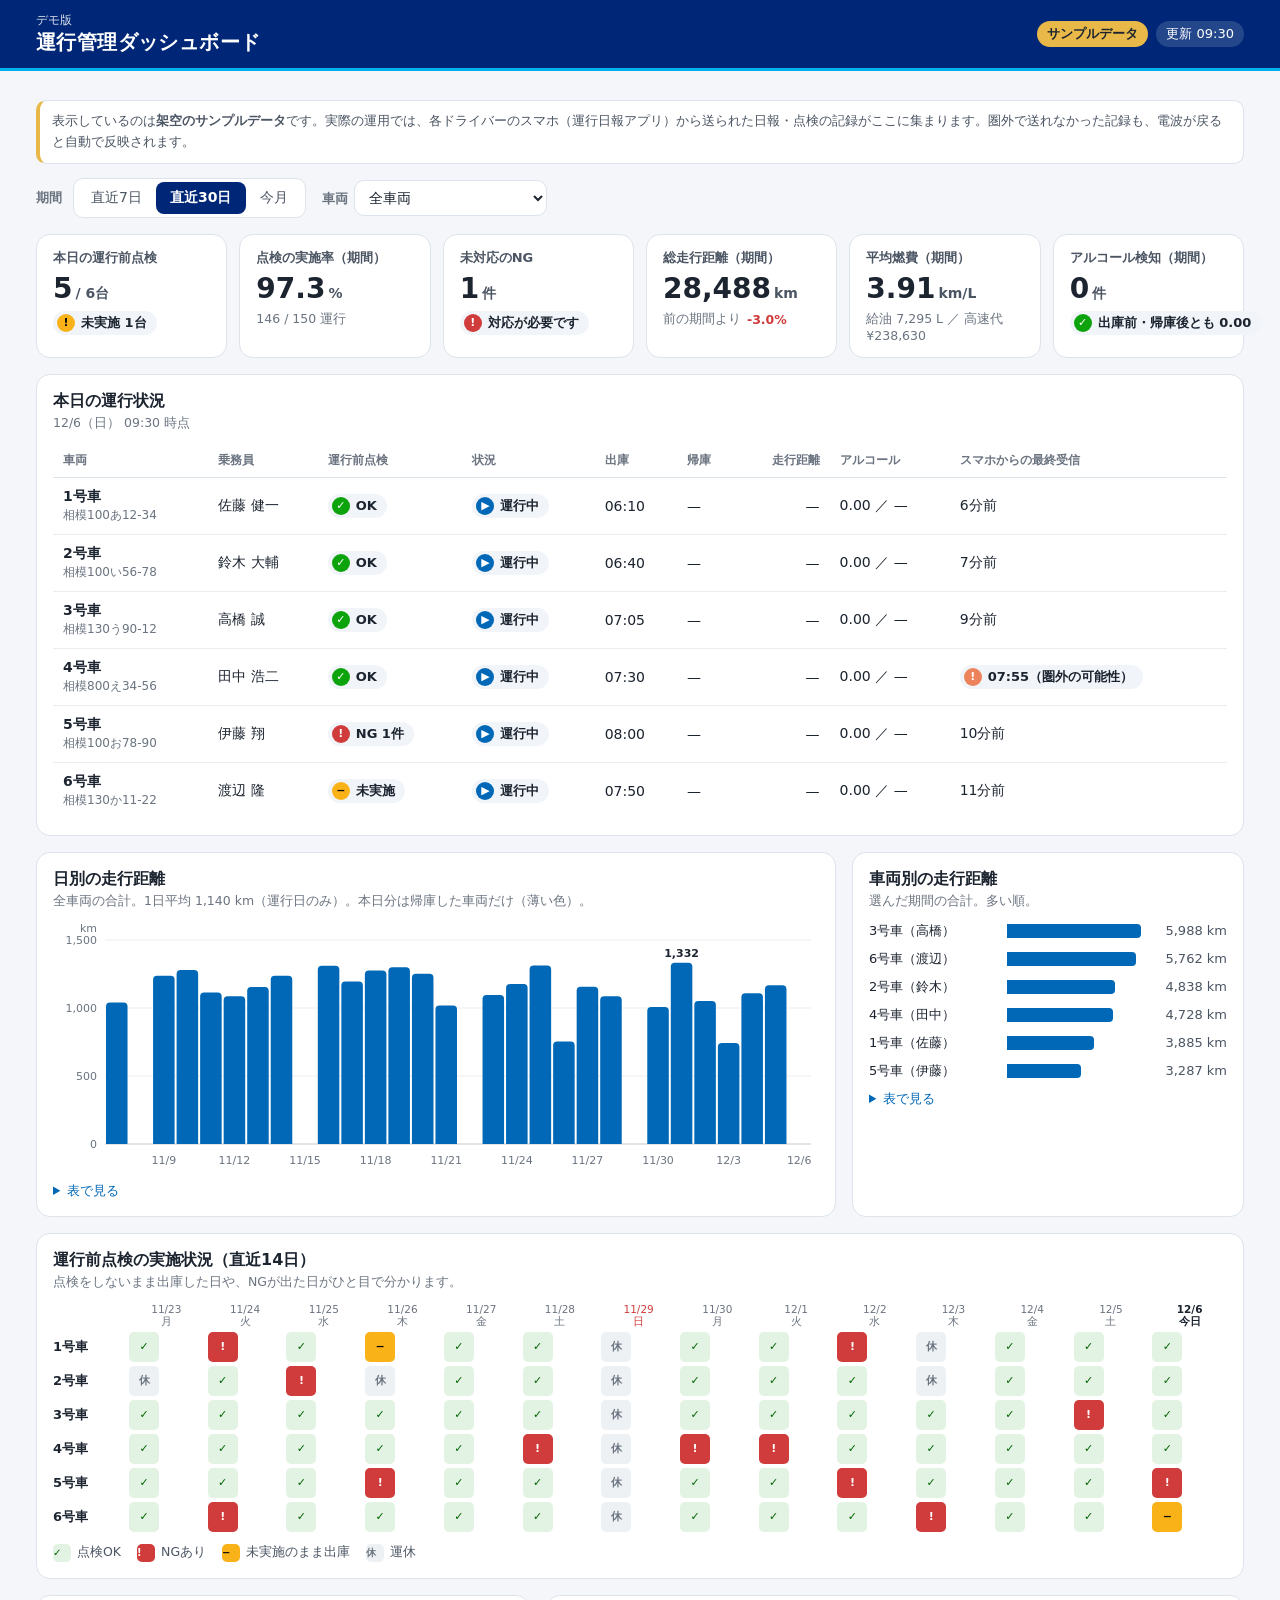
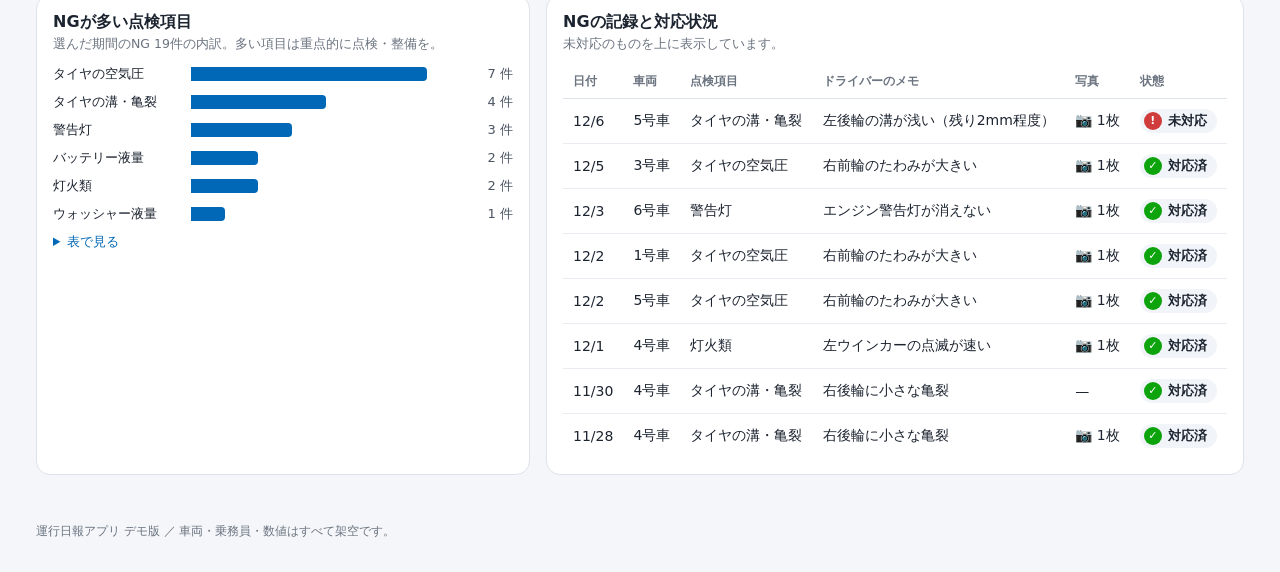
==== dashboard/index.html @ 97122c4d "管理用ダッシュボード（別ページ・サンプルデータ）を追加、ヘッダーをログイン車両番号＋オンライン表示に、見本ボタンの枠線を削除（v3.2） Co-Authored-By: Claude Opus 5.5" ====
<!doctype html>
<html lang="ja">
<head>
<meta charset="utf-8">
<meta name="viewport" content="width=device-width, initial-scale=1">
<meta name="robots" content="noindex">
<meta name="theme-color" content="#002777">
<title>運行管理ダッシュボード</title>
<style>
/* ギオン様のコーポレートカラー（Webサイト・ロゴより） */
:root {
  color-scheme: light;
  --navy: #002777; --brand: #0068b6; --cyan: #00b3ec; --gold: #e8b849;
  --page: #f4f6f9; --card: #ffffff; --card-2: #f1f4f8;
  --ink: #1c2430; --ink-2: #4b5563; --muted: #6b7480;
  --line: #dde3ea; --grid: #e9edf2; --axis: #c3cad3;
  --series: #0068b6; --series-dim: #cdd6e0;
  --good: #0ca30c; --warning: #fab219; --serious: #ec835a; --critical: #d03b3b;
  --good-tint: #e3f3e3; --good-ink: #006300; --rest: #eef1f4;
  --tip-bg: #1c2430; --tip-ink: #ffffff;
}
@media (prefers-color-scheme: dark) {
  :root:not([data-theme="light"]) {
    color-scheme: dark;
    --page: #0d1424; --card: #151f33; --card-2: #1c2840;
    --ink: #eef2f7; --ink-2: #c3cad6; --muted: #8e98a8;
    --line: #26334d; --grid: #212e47; --axis: #3a4a68;
    --series: #3393db; --series-dim: #33415c;
    --good-tint: #163521; --good-ink: #5fd35f; --rest: #1a2539;
    --tip-bg: #eef2f7; --tip-ink: #151f33;
  }
}
:root[data-theme="dark"] {
  color-scheme: dark;
  --page: #0d1424; --card: #151f33; --card-2: #1c2840;
  --ink: #eef2f7; --ink-2: #c3cad6; --muted: #8e98a8;
  --line: #26334d; --grid: #212e47; --axis: #3a4a68;
  --series: #3393db; --series-dim: #33415c;
  --good-tint: #163521; --good-ink: #5fd35f; --rest: #1a2539;
  --tip-bg: #eef2f7; --tip-ink: #151f33;
}

* { box-sizing: border-box; }
html, body { margin: 0; background: var(--page); color: var(--ink);
  font-family: system-ui, -apple-system, "Segoe UI", "Hiragino Sans", "Noto Sans JP", sans-serif; }
body { -webkit-text-size-adjust: 100%; }

.top { background: var(--navy); color: #fff; border-bottom: 3px solid var(--cyan); }
.top-in { max-width: 1240px; margin: 0 auto; padding: 12px 16px; display: flex; align-items: center; justify-content: space-between; gap: 10px; flex-wrap: wrap; }
.title small { display: block; font-size: 12px; opacity: .85; }
.title h1 { margin: 0; font-size: 20px; letter-spacing: .02em; }
.top-meta { display: flex; gap: 8px; align-items: center; flex-wrap: wrap; font-size: 13px; }
.chip { background: rgba(255,255,255,.14); border-radius: 99px; padding: 4px 10px; white-space: nowrap; }
.chip.gold { background: var(--gold); color: #1c2430; font-weight: 700; }

main { max-width: 1240px; margin: 0 auto; padding: 16px 16px 48px; }
.notice { font-size: 13px; color: var(--ink-2); background: var(--card); border: 1px solid var(--line); border-left: 4px solid var(--gold); border-radius: 10px; padding: 10px 12px; margin-bottom: 14px; line-height: 1.6; }

.filters { display: flex; gap: 10px 16px; flex-wrap: wrap; align-items: center; margin-bottom: 16px; }
.filters .lbl { font-size: 13px; color: var(--muted); font-weight: 600; margin-right: 6px; }
.seg { display: inline-flex; background: var(--card); border: 1px solid var(--line); border-radius: 10px; padding: 3px; }
.seg button { border: 0; background: transparent; padding: 7px 14px; border-radius: 8px; font: inherit; font-size: 14px; color: var(--ink-2); cursor: pointer; }
.seg button[aria-pressed="true"] { background: var(--navy); color: #fff; font-weight: 700; }
.seg button:focus-visible, select:focus-visible { outline: 2px solid var(--cyan); outline-offset: 2px; }
select { font: inherit; font-size: 14px; color: var(--ink); background: var(--card); border: 1px solid var(--line); border-radius: 10px; padding: 8px 10px; }

.kpis { display: grid; grid-template-columns: repeat(auto-fit, minmax(170px, 1fr)); gap: 12px; margin-bottom: 16px; }
.kpi { background: var(--card); border: 1px solid var(--line); border-radius: 14px; padding: 14px 16px; min-width: 0; }
.kpi .label { font-size: 13px; color: var(--ink-2); font-weight: 600; }
.kpi .value { font-size: 28px; font-weight: 800; margin-top: 6px; line-height: 1.15; }
.kpi .value small { font-size: 14px; font-weight: 600; margin-left: 3px; color: var(--ink-2); }
.kpi .sub { font-size: 12.5px; color: var(--muted); margin-top: 6px; display: flex; gap: 6px; align-items: center; flex-wrap: wrap; }
.up { color: var(--good-ink); font-weight: 700; }
.down { color: var(--critical); font-weight: 700; }

.grid { display: grid; grid-template-columns: repeat(12, minmax(0, 1fr)); gap: 16px; }
.card { background: var(--card); border: 1px solid var(--line); border-radius: 14px; padding: 16px; min-width: 0; }
.s12 { grid-column: span 12; } .s8 { grid-column: span 8; } .s7 { grid-column: span 7; } .s5 { grid-column: span 5; } .s4 { grid-column: span 4; }
@media (max-width: 960px) { .grid > .card { grid-column: span 12; } }
.card-head { display: flex; justify-content: space-between; align-items: baseline; gap: 8px; flex-wrap: wrap; margin-bottom: 12px; }
.card h2 { font-size: 16px; margin: 0; }
.card .desc { font-size: 12.5px; color: var(--muted); margin: 3px 0 0; }

.table-wrap { overflow-x: auto; }
table { border-collapse: collapse; width: 100%; font-size: 14px; }
th { font-size: 12px; color: var(--muted); font-weight: 600; text-align: left; padding: 8px 10px; border-bottom: 1px solid var(--line); white-space: nowrap; }
td { padding: 10px; border-bottom: 1px solid var(--grid); white-space: nowrap; font-variant-numeric: tabular-nums; }
tr:last-child td { border-bottom: 0; }
.num { text-align: right; }
.veh b { display: block; } .veh span { font-size: 12px; color: var(--muted); }
.wrap { white-space: normal; min-width: 180px; }

.badge { display: inline-flex; align-items: center; gap: 6px; font-size: 13px; font-weight: 600; color: var(--ink); padding: 3px 10px 3px 4px; border-radius: 99px; background: var(--card-2); white-space: nowrap; }
.badge i { width: 18px; height: 18px; border-radius: 50%; display: inline-grid; place-items: center; font-style: normal; font-size: 11px; font-weight: 800; color: #fff; flex: none; }
.badge.good i { background: var(--good); } .badge.critical i { background: var(--critical); }
.badge.warning i { background: var(--warning); color: #0b0b0b; } .badge.serious i { background: var(--serious); }
.badge.info i { background: var(--brand); } .badge.idle i { background: var(--muted); }

/* 縦棒グラフ（SVG） */
.chart { width: 100%; }
.chart svg { display: block; width: 100%; height: auto; overflow: visible; }
.chart text { font-size: 11px; fill: var(--muted); font-variant-numeric: tabular-nums; }
.chart .gridline { stroke: var(--grid); stroke-width: 1; }
.chart .baseline { stroke: var(--axis); stroke-width: 1; }
.chart .bar { fill: var(--series); }
.chart .bar.partial { fill: var(--series-dim); }
.chart .hit { fill: transparent; cursor: default; }
.chart .hit:hover + .bar, .chart .hit:hover ~ .hl { opacity: .85; }
.chart .peak { fill: var(--ink); font-weight: 700; font-size: 11px; }

/* 横棒グラフ（HTML） */
.hbars { display: grid; gap: 10px; }
.hrow { display: grid; grid-template-columns: minmax(84px, 128px) 1fr 76px; align-items: center; gap: 10px; font-size: 13px; }
.hrow .name { color: var(--ink); overflow: hidden; text-overflow: ellipsis; white-space: nowrap; }
.hrow .track { height: 14px; position: relative; }
.hrow .fill { height: 100%; background: var(--series); border-radius: 0 4px 4px 0; min-width: 2px; }
.hrow.dim .fill { background: var(--series-dim); }
.hrow .val { text-align: right; font-variant-numeric: tabular-nums; color: var(--ink-2); }
.hrow:hover .fill { opacity: .85; }

/* 点検カレンダー */
.cal { display: grid; gap: 4px; align-items: center; min-width: 0; }
.cal .h { font-size: 10.5px; color: var(--muted); text-align: center; line-height: 1.2; }
.cal .h.sun { color: var(--critical); }
.cal .h.today { color: var(--ink); font-weight: 800; }
.cal .vn { font-size: 13px; font-weight: 600; white-space: nowrap; }
.cell { aspect-ratio: 1; max-height: 30px; border-radius: 5px; display: grid; place-items: center; font-size: 11px; font-weight: 800; }
.cell.ok { background: var(--good-tint); color: var(--good-ink); }
.cell.ng { background: var(--critical); color: #fff; }
.cell.none { background: var(--warning); color: #0b0b0b; }
.cell.rest { background: var(--rest); color: var(--muted); font-weight: 600; }
.legend { display: flex; flex-wrap: wrap; gap: 6px 16px; font-size: 12.5px; color: var(--ink-2); margin-top: 12px; }
.legend span { display: inline-flex; align-items: center; gap: 6px; }
.legend .cell { width: 18px; height: 18px; font-size: 10px; }

details.tv { margin-top: 10px; }
details.tv summary { font-size: 13px; color: var(--brand); cursor: pointer; width: max-content; }
:root[data-theme="dark"] details.tv summary { color: var(--series); }
@media (prefers-color-scheme: dark) { :root:not([data-theme="light"]) details.tv summary { color: var(--series); } }
details.tv table { margin-top: 8px; font-size: 13px; }
details.tv td, details.tv th { padding: 6px 10px; }

.tip { position: fixed; z-index: 50; pointer-events: none; background: var(--tip-bg); color: var(--tip-ink); font-size: 12.5px; line-height: 1.5; padding: 7px 10px; border-radius: 8px; box-shadow: 0 6px 20px rgba(0,0,0,.18); max-width: 260px; opacity: 0; transition: opacity .1s; }
.tip.on { opacity: 1; }
.tip b { font-weight: 700; }
.empty { font-size: 13px; color: var(--muted); padding: 12px 0; }
footer { max-width: 1240px; margin: 0 auto; padding: 0 16px 32px; font-size: 12px; color: var(--muted); }
</style>
</head>
<body>
<header class="top">
  <div class="top-in">
    <div class="title"><small>デモ版</small><h1>運行管理ダッシュボード</h1></div>
    <div class="top-meta">
      <span class="chip gold">サンプルデータ</span>
      <span class="chip" id="asof">更新 --:--</span>
    </div>
  </div>
</header>

<main>
  <p class="notice">表示しているのは<b>架空のサンプルデータ</b>です。実際の運用では、各ドライバーのスマホ（運行日報アプリ）から送られた日報・点検の記録がここに集まります。圏外で送れなかった記録も、電波が戻ると自動で反映されます。</p>

  <div class="filters" role="group" aria-label="表示の絞り込み">
    <div><span class="lbl">期間</span>
      <div class="seg" id="period">
        <button type="button" data-p="7" aria-pressed="false">直近7日</button>
        <button type="button" data-p="30" aria-pressed="true">直近30日</button>
        <button type="button" data-p="month" aria-pressed="false">今月</button>
      </div>
    </div>
    <label><span class="lbl">車両</span><select id="vehicle"></select></label>
  </div>

  <section class="kpis" id="kpis" aria-label="主な数字"></section>

  <div class="grid">
    <section class="card s12">
      <div class="card-head">
        <div><h2>本日の運行状況</h2><p class="desc" id="today-desc"></p></div>
      </div>
      <div class="table-wrap"><table id="today-table"></table></div>
    </section>

    <section class="card s8">
      <div class="card-head"><div><h2>日別の走行距離</h2><p class="desc" id="daily-desc"></p></div></div>
      <div class="chart" id="daily-chart"></div>
      <details class="tv"><summary>表で見る</summary><div class="table-wrap"><table id="daily-table"></table></div></details>
    </section>

    <section class="card s4">
      <div class="card-head"><div><h2>車両別の走行距離</h2><p class="desc" id="veh-desc"></p></div></div>
      <div class="hbars" id="veh-bars"></div>
      <details class="tv"><summary>表で見る</summary><div class="table-wrap"><table id="veh-table"></table></div></details>
    </section>

    <section class="card s12">
      <div class="card-head"><div><h2>運行前点検の実施状況（直近14日）</h2><p class="desc">点検をしないまま出庫した日や、NGが出た日がひと目で分かります。</p></div></div>
      <div class="cal" id="cal"></div>
      <div class="legend">
        <span><span class="cell ok">✓</span>点検OK</span>
        <span><span class="cell ng">!</span>NGあり</span>
        <span><span class="cell none">−</span>未実施のまま出庫</span>
        <span><span class="cell rest">休</span>運休</span>
      </div>
    </section>

    <section class="card s5">
      <div class="card-head"><div><h2>NGが多い点検項目</h2><p class="desc" id="ngrank-desc"></p></div></div>
      <div class="hbars" id="ng-bars"></div>
      <details class="tv"><summary>表で見る</summary><div class="table-wrap"><table id="ng-table"></table></div></details>
    </section>

    <section class="card s7">
      <div class="card-head"><div><h2>NGの記録と対応状況</h2><p class="desc">未対応のものを上に表示しています。</p></div></div>
      <div class="table-wrap"><table id="nglist"></table></div>
    </section>
  </div>
</main>
<footer>運行日報アプリ デモ版 ／ 車両・乗務員・数値はすべて架空です。</footer>

<div class="tip" id="tip" role="tooltip"></div>

<script src="../checklist.js"></script>
<script>
'use strict';
// ====================================================================
// サンプルデータを作る（毎回同じ内容になるよう、乱数の種を固定）
// ====================================================================
function mulberry32(a) {
  return function () {
    a |= 0; a = (a + 0x6d2b79f5) | 0;
    let t = Math.imul(a ^ (a >>> 15), 1 | a);
    t = (t + Math.imul(t ^ (t >>> 7), 61 | t)) ^ t;
    return ((t ^ (t >>> 14)) >>> 0) / 4294967296;
  };
}
const rnd = mulberry32(20261111);
const pick = (weighted) => {
  const total = weighted.reduce((s, [, w]) => s + w, 0);
  let r = rnd() * total;
  for (const [v, w] of weighted) { if ((r -= w) < 0) return v; }
  return weighted[0][0];
};

const VEHICLES = [
  { id: 'v1', name: '1号車', plate: '相模100あ12-34', driver: '佐藤 健一', base: 165, eff: 4.3, out: '06:10', in: '13:40' },
  { id: 'v2', name: '2号車', plate: '相模100い56-78', driver: '鈴木 大輔', base: 210, eff: 3.9, out: '06:40', in: '15:10' },
  { id: 'v3', name: '3号車', plate: '相模130う90-12', driver: '高橋 誠',   base: 240, eff: 3.6, out: '07:05', in: '16:30' },
  { id: 'v4', name: '4号車', plate: '相模800え34-56', driver: '田中 浩二', base: 190, eff: 4.0, out: '07:30', in: '17:20' },
  { id: 'v5', name: '5号車', plate: '相模100お78-90', driver: '伊藤 翔',   base: 150, eff: 4.5, out: '08:00', in: '18:40' },
  { id: 'v6', name: '6号車', plate: '相模130か11-22', driver: '渡辺 隆',   base: 220, eff: 3.7, out: '07:50', in: '17:00' },
];
const VMAP = Object.fromEntries(VEHICLES.map((v) => [v.id, v]));

const ITEM_NAME = {};
(typeof CHECKLIST !== 'undefined' ? CHECKLIST : []).forEach((c) => c.items.forEach((it) => { ITEM_NAME[it.id] = it.name; }));
const NG_POOL = [
  ['tire_tread', 5, ['左後輪の溝が浅い（残り2mm程度）', '右後輪に小さな亀裂']],
  ['lights', 4, ['右ブレーキランプが点灯しない', '左ウインカーの点滅が速い']],
  ['washer', 4, ['ウォッシャー液がほぼ空']],
  ['tire_pressure', 3, ['右前輪のたわみが大きい']],
  ['wiper', 3, ['運転席側に拭きむらがある']],
  ['oil', 2, ['オイル量がL付近']],
  ['wheel_nut', 2, ['左後輪のマーキングがずれている']],
  ['battery', 1, ['液量がLOWER付近']],
  ['belt', 1, ['ベルトに細かいひび']],
  ['leak', 1, ['車体の下に油じみ']],
  ['warning', 1, ['エンジン警告灯が消えない']],
];
const NG_INFO = Object.fromEntries(NG_POOL.map(([id, , c]) => [id, c]));

const pad = (n) => String(n).padStart(2, '0');
const ymd = (d) => `${d.getFullYear()}-${pad(d.getMonth() + 1)}-${pad(d.getDate())}`;
const md = (s) => { const [, m, d] = s.split('-'); return `${+m}/${+d}`; };
const WD = ['日', '月', '火', '水', '木', '金', '土'];
const toMin = (hhmm) => { const [h, m] = hhmm.split(':').map(Number); return h * 60 + m; };
const fromMin = (m) => `${pad(Math.floor(m / 60))}:${pad(m % 60)}`;

const NOW = new Date();
// デモでは「運行中」と「帰庫済」が混ざって見えるよう、表示時刻を 9:30〜17:50 に収める
const nowMin = Math.min(Math.max(NOW.getHours() * 60 + NOW.getMinutes(), 9 * 60 + 30), 17 * 60 + 50);
const TODAY = ymd(NOW);
const DAYS = 75;

const records = []; // 1件 = 1台の1日分
for (let back = DAYS - 1; back >= 0; back--) {
  const d = new Date(NOW.getFullYear(), NOW.getMonth(), NOW.getDate() - back);
  const date = ymd(d);
  const isToday = back === 0;
  for (const v of VEHICLES) {
    const r = { date, vid: v.id, dow: d.getDay(), worked: true, insp: 'ok', ngs: [], km: 0, fuel: 0, toll: 0, stops: 0, alc: [0, 0] };
    // 日曜は運休。平日もたまに運休
    if (!isToday && (d.getDay() === 0 || rnd() < 0.05)) { r.worked = false; r.insp = null; records.push(r); continue; }
    r.km = Math.round(v.base * (0.72 + rnd() * 0.56));
    r.fuel = Math.round((r.km / (v.eff * (0.92 + rnd() * 0.16))) * 10) / 10;
    r.toll = rnd() < 0.55 ? Math.round((800 + rnd() * 4200) / 10) * 10 : 0;
    r.stops = 2 + Math.floor(rnd() * 5);
    r.out = fromMin(toMin(v.out) + Math.floor(rnd() * 20) - 10);
    r.in = fromMin(toMin(v.in) + Math.floor(rnd() * 40) - 20);
    if (rnd() < 0.025) r.insp = 'none';
    else if (rnd() < 0.11) {
      const id = pick(NG_POOL.map(([i, w]) => [i, w]));
      const opts = NG_INFO[id];
      r.insp = 'ng';
      r.ngs.push({ id, comment: opts[Math.floor(rnd() * opts.length)], resolved: back > 2 || rnd() < 0.4, photo: rnd() < 0.85 });
    }
    records.push(r);
  }
}
// 本日分は話がわかりやすいように固定（5号車がNG、6号車が点検未実施のまま出庫）
for (const r of records.filter((x) => x.date === TODAY)) {
  const v = VMAP[r.vid];
  r.out = v.out; r.in = v.in;
  r.insp = 'ok'; r.ngs = [];
  if (r.vid === 'v5') { r.insp = 'ng'; r.ngs = [{ id: 'tire_tread', comment: '左後輪の溝が浅い（残り2mm程度）', resolved: false, photo: true }]; }
  if (r.vid === 'v6') r.insp = 'none';
  const back = toMin(r.in) <= nowMin;
  r.state = toMin(r.out) > nowMin ? 'before' : back ? 'back' : 'running';
  if (!back) { r.km = 0; r.fuel = 0; r.toll = 0; } // 帰庫前は未確定
  // 4号車は途中から圏外（最終受信が古い）
  r.lastSync = r.vid === 'v4' ? Math.min(toMin(r.out) + 25, nowMin) : back ? toMin(r.in) + 2 : nowMin - (3 + Math.floor(rnd() * 12));
}

// ====================================================================
// 画面の状態
// ====================================================================
const state = { period: '30', vehicle: 'all' };
const $ = (s) => document.querySelector(s);
const esc = (s) => String(s).replace(/[&<>"']/g, (c) => ({ '&': '&amp;', '<': '&lt;', '>': '&gt;', '"': '&quot;', "'": '&#39;' }[c]));
const fmt = (n, d = 0) => Number(n).toLocaleString('ja-JP', { maximumFractionDigits: d, minimumFractionDigits: d });
const vLabel = (v) => `${v.name}`;

function periodDates() {
  const list = [];
  const n = state.period === 'month' ? NOW.getDate() : Number(state.period);
  for (let i = n - 1; i >= 0; i--) list.push(ymd(new Date(NOW.getFullYear(), NOW.getMonth(), NOW.getDate() - i)));
  return list;
}
function prevDates(len) {
  const list = [];
  for (let i = len * 2 - 1; i >= len; i--) list.push(ymd(new Date(NOW.getFullYear(), NOW.getMonth(), NOW.getDate() - i)));
  return list;
}
const inVehicle = (r) => state.vehicle === 'all' || r.vid === state.vehicle;
const ofDates = (dates) => { const set = new Set(dates); return records.filter((r) => set.has(r.date) && inVehicle(r)); };
const sum = (arr, f) => arr.reduce((s, x) => s + f(x), 0);

const badge = (kind, icon, text) => `<span class="badge ${kind}"><i aria-hidden="true">${icon}</i>${esc(text)}</span>`;

// ====================================================================
// 描画
// ====================================================================
function renderKpis() {
  const dates = periodDates();
  const rows = ofDates(dates).filter((r) => r.worked);
  const prev = ofDates(prevDates(dates.length)).filter((r) => r.worked);
  const today = records.filter((r) => r.date === TODAY && inVehicle(r));

  const inspDone = rows.filter((r) => r.insp === 'ok' || r.insp === 'ng').length;
  const rate = rows.length ? (inspDone / rows.length) * 100 : 0;
  const todayDone = today.filter((r) => r.insp !== 'none').length;
  const ngAll = rows.flatMap((r) => r.ngs);
  const open = ngAll.filter((n) => !n.resolved).length;
  const km = sum(rows, (r) => r.km), kmPrev = sum(prev, (r) => r.km);
  const delta = kmPrev ? ((km - kmPrev) / kmPrev) * 100 : 0;
  const fuel = sum(rows, (r) => r.fuel);
  const toll = sum(rows, (r) => r.toll);
  const alcHits = rows.filter((r) => r.alc.some((x) => x > 0)).length;

  const tiles = [
    { label: '本日の運行前点検', value: `${todayDone}<small>/ ${today.length}台</small>`,
      sub: todayDone === today.length ? badge('good', '✓', '全車実施済み') : badge('warning', '!', `未実施 ${today.length - todayDone}台`) },
    { label: '点検の実施率（期間）', value: `${fmt(rate, 1)}<small>%</small>`, sub: `${fmt(inspDone)} / ${fmt(rows.length)} 運行` },
    { label: '未対応のNG', value: `${open}<small>件</small>`,
      sub: open ? badge('critical', '!', '対応が必要です') : badge('good', '✓', 'すべて対応済み') },
    { label: '総走行距離（期間）', value: `${fmt(km)}<small>km</small>`,
      sub: `前の期間より <span class="${delta >= 0 ? 'up' : 'down'}">${delta >= 0 ? '+' : ''}${fmt(delta, 1)}%</span>` },
    { label: '平均燃費（期間）', value: `${fmt(fuel ? km / fuel : 0, 2)}<small>km/L</small>`, sub: `給油 ${fmt(fuel)} L ／ 高速代 ¥${fmt(toll)}` },
    { label: 'アルコール検知（期間）', value: `${alcHits}<small>件</small>`,
      sub: alcHits ? badge('critical', '!', '要確認') : badge('good', '✓', '出庫前・帰庫後とも 0.00') },
  ];
  $('#kpis').innerHTML = tiles.map((t) => `<div class="kpi"><div class="label">${t.label}</div><div class="value">${t.value}</div><div class="sub">${t.sub}</div></div>`).join('');
}

function renderToday() {
  const rows = records.filter((r) => r.date === TODAY && inVehicle(r));
  $('#today-desc').textContent = `${md(TODAY)}（${WD[NOW.getDay()]}） ${fromMin(nowMin)} 時点`;
  const head = '<thead><tr><th>車両</th><th>乗務員</th><th>運行前点検</th><th>状況</th><th>出庫</th><th>帰庫</th><th class="num">走行距離</th><th>アルコール</th><th>スマホからの最終受信</th></tr></thead>';
  const body = rows.map((r) => {
    const v = VMAP[r.vid];
    const insp = r.insp === 'ok' ? badge('good', '✓', 'OK')
      : r.insp === 'ng' ? badge('critical', '!', `NG ${r.ngs.length}件`)
      : badge('warning', '−', '未実施');
    const st = r.state === 'before' ? badge('idle', '・', '出庫前') : r.state === 'running' ? badge('info', '▶', '運行中') : badge('good', '✓', '帰庫済');
    const out = r.state === 'before' ? '—' : r.out;
    const inn = r.state === 'back' ? r.in : '—';
    const km = r.state === 'back' ? `${fmt(r.km)} km` : '—';
    const alc = r.state === 'before' ? '—' : r.state === 'back' ? '0.00 ／ 0.00' : '0.00 ／ —';
    const ago = nowMin - r.lastSync;
    const sync = r.state === 'before' ? '—'
      : ago > 60 ? badge('serious', '!', `${fromMin(r.lastSync)}（圏外の可能性）`)
      : `${ago <= 0 ? 'たった今' : ago < 60 ? `${ago}分前` : `${Math.floor(ago / 60)}時間${ago % 60}分前`}`;
    return `<tr><td class="veh"><b>${esc(v.name)}</b><span>${esc(v.plate)}</span></td><td>${esc(v.driver)}</td><td>${insp}</td><td>${st}</td><td>${out}</td><td>${inn}</td><td class="num">${km}</td><td>${alc}</td><td>${sync}</td></tr>`;
  }).join('');
  $('#today-table').innerHTML = head + `<tbody>${body}</tbody>`;
}

function niceStep(max, n = 4) {
  const raw = max / n;
  const p = 10 ** Math.floor(Math.log10(raw || 1));
  const f = raw / p;
  return (f <= 1 ? 1 : f <= 2 ? 2 : f <= 2.5 ? 2.5 : f <= 5 ? 5 : 10) * p;
}
function roundTop(x, y, w, h, r) {
  r = Math.min(r, w / 2, h);
  const b = y + h;
  return `M${x},${b}V${y + r}Q${x},${y} ${x + r},${y}H${x + w - r}Q${x + w},${y} ${x + w},${y + r}V${b}Z`;
}

function renderDaily() {
  const dates = periodDates();
  const data = dates.map((date) => {
    const rs = records.filter((r) => r.date === date && inVehicle(r));
    const worked = rs.filter((r) => r.worked);
    return { date, km: sum(rs, (r) => r.km), n: worked.filter((r) => r.km > 0).length, partial: date === TODAY, rest: worked.length === 0 };
  });
  const el = $('#daily-chart');
  const W = Math.max(280, el.clientWidth);
  const H = 250, m = { l: 52, r: 8, t: 18, b: 28 };
  const pw = W - m.l - m.r, ph = H - m.t - m.b;
  const step = niceStep(Math.max(...data.map((d) => d.km), 1));
  const max = Math.ceil(Math.max(...data.map((d) => d.km), 1) / step) * step;
  const y = (v) => m.t + ph - (v / max) * ph;
  const bw = pw / data.length;
  const barW = Math.max(2, Math.min(26, bw - 2));
  let s = '';
  for (let v = 0; v <= max + 1e-9; v += step) {
    s += `<line class="${v === 0 ? 'baseline' : 'gridline'}" x1="${m.l}" x2="${W - m.r}" y1="${y(v)}" y2="${y(v)}"/>`;
    s += `<text x="${m.l - 8}" y="${y(v) + 4}" text-anchor="end">${fmt(v)}</text>`;
  }
  const every = Math.max(1, Math.ceil(data.length / Math.max(1, Math.floor(pw / 52))));
  const peak = data.reduce((a, b) => (b.km > a.km ? b : a), data[0]);
  data.forEach((d, i) => {
    const x0 = m.l + i * bw;
    const bx = x0 + (bw - barW) / 2;
    const h = (d.km / max) * ph;
    const dow = WD[new Date(d.date + 'T00:00').getDay()];
    const tip = d.rest ? `<b>${md(d.date)}（${dow}）</b><br>運休` :
      `<b>${md(d.date)}（${dow}）${d.partial ? '・本日' : ''}</b><br>走行距離 ${fmt(d.km)} km<br>${d.partial ? `帰庫済 ${d.n}台分（集計中）` : `${d.n}台が運行`}`;
    s += `<rect class="hit" x="${x0}" y="${m.t}" width="${bw}" height="${ph}" data-tip="${esc(tip)}"/>`;
    if (h > 0) s += `<path class="bar${d.partial ? ' partial' : ''}" d="${roundTop(bx, y(d.km), barW, h, 4)}" pointer-events="none"/>`;
    if ((data.length - 1 - i) % every === 0) s += `<text x="${x0 + bw / 2}" y="${H - 8}" text-anchor="middle">${md(d.date)}</text>`;
    if (d === peak && d.km > 0) s += `<text class="peak" x="${x0 + bw / 2}" y="${y(d.km) - 6}" text-anchor="middle">${fmt(d.km)}</text>`;
  });
  s += `<text x="${m.l - 8}" y="${m.t - 8}" text-anchor="end">km</text>`;
  el.innerHTML = `<svg viewBox="0 0 ${W} ${H}" width="${W}" height="${H}" role="img" aria-label="日別の走行距離の棒グラフ">${s}</svg>`;

  const total = sum(data, (d) => d.km);
  const workDays = data.filter((d) => !d.rest && !d.partial).length;
  $('#daily-desc').textContent = `${state.vehicle === 'all' ? '全車両' : vLabel(VMAP[state.vehicle])}の合計。1日平均 ${fmt(workDays ? (total - (data.at(-1).partial ? data.at(-1).km : 0)) / workDays : 0)} km（運行日のみ）。本日分は帰庫した車両だけ（薄い色）。`;
  $('#daily-table').innerHTML = '<thead><tr><th>日付</th><th class="num">走行距離</th><th class="num">運行台数</th></tr></thead><tbody>' +
    data.slice().reverse().map((d) => `<tr><td>${md(d.date)}（${WD[new Date(d.date + 'T00:00').getDay()]}）</td><td class="num">${d.rest ? '運休' : fmt(d.km) + ' km'}</td><td class="num">${d.n}台</td></tr>`).join('') + '</tbody>';
}

function hbars(el, rows, unit) {
  const max = Math.max(...rows.map((r) => r.value), 1);
  el.innerHTML = rows.length ? rows.map((r) =>
    `<div class="hrow${r.dim ? ' dim' : ''}" data-tip="${esc(r.tip)}"><span class="name">${esc(r.label)}</span><span class="track"><span class="fill" style="display:block;width:${(r.value / max) * 100}%"></span></span><span class="val">${fmt(r.value)} ${unit}</span></div>`
  ).join('') : '<p class="empty">この期間のデータはありません。</p>';
}

function renderVehicles() {
  const set = new Set(periodDates());
  const rows = VEHICLES.map((v) => {
    const rs = records.filter((r) => set.has(r.date) && r.vid === v.id && r.worked);
    const km = sum(rs, (r) => r.km), fuel = sum(rs, (r) => r.fuel);
    return { v, km, fuel, days: rs.length };
  }).sort((a, b) => b.km - a.km);
  hbars($('#veh-bars'), rows.map((r) => ({
    label: `${r.v.name}（${r.v.driver.split(' ')[0]}）`, value: r.km,
    dim: state.vehicle !== 'all' && state.vehicle !== r.v.id,
    tip: `<b>${esc(r.v.name)} ${esc(r.v.plate)}</b><br>乗務員 ${esc(r.v.driver)}<br>走行 ${fmt(r.km)} km ／ ${r.days}日運行<br>燃費 ${fmt(r.fuel ? r.km / r.fuel : 0, 2)} km/L`,
  })), 'km');
  $('#veh-desc').textContent = '選んだ期間の合計。多い順。';
  $('#veh-table').innerHTML = '<thead><tr><th>車両</th><th class="num">走行距離</th><th class="num">運行日数</th><th class="num">燃費</th></tr></thead><tbody>' +
    rows.map((r) => `<tr><td>${esc(r.v.name)}</td><td class="num">${fmt(r.km)} km</td><td class="num">${r.days}日</td><td class="num">${fmt(r.fuel ? r.km / r.fuel : 0, 2)} km/L</td></tr>`).join('') + '</tbody>';
}

function renderCalendar() {
  const dates = [];
  for (let i = 13; i >= 0; i--) dates.push(ymd(new Date(NOW.getFullYear(), NOW.getMonth(), NOW.getDate() - i)));
  const el = $('#cal');
  el.style.gridTemplateColumns = `minmax(52px, 72px) repeat(${dates.length}, minmax(16px, 1fr))`;
  let s = '<span></span>' + dates.map((d) => {
    const dow = new Date(d + 'T00:00').getDay();
    return `<span class="h${dow === 0 ? ' sun' : ''}${d === TODAY ? ' today' : ''}">${md(d)}<br>${d === TODAY ? '今日' : WD[dow]}</span>`;
  }).join('');
  for (const v of VEHICLES.filter((x) => state.vehicle === 'all' || x.id === state.vehicle)) {
    s += `<span class="vn">${esc(v.name)}</span>`;
    for (const d of dates) {
      const r = records.find((x) => x.date === d && x.vid === v.id);
      const dl = `${esc(v.name)}　${md(d)}（${WD[new Date(d + 'T00:00').getDay()]}）`;
      if (!r || !r.worked) { s += `<span class="cell rest" data-tip="<b>${dl}</b><br>運休">休</span>`; continue; }
      if (r.insp === 'ok') s += `<span class="cell ok" data-tip="<b>${dl}</b><br>点検OK（18項目）">✓</span>`;
      else if (r.insp === 'ng') s += `<span class="cell ng" data-tip="<b>${dl}</b><br>NG：${esc(r.ngs.map((n) => ITEM_NAME[n.id] || n.id).join('、'))}">!</span>`;
      else s += `<span class="cell none" data-tip="<b>${dl}</b><br>点検の記録がないまま出庫">−</span>`;
    }
  }
  el.innerHTML = s;
}

function renderNg() {
  const set = new Set(periodDates());
  const rows = records.filter((r) => set.has(r.date) && inVehicle(r) && r.ngs.length);
  const count = {};
  rows.forEach((r) => r.ngs.forEach((n) => { count[n.id] = (count[n.id] || 0) + 1; }));
  const ranked = Object.entries(count).sort((a, b) => b[1] - a[1]);
  const top = ranked.slice(0, 6);
  const rest = ranked.slice(6).reduce((s, [, c]) => s + c, 0);
  const bars = top.map(([id, c]) => ({ label: ITEM_NAME[id] || id, value: c, tip: `<b>${esc(ITEM_NAME[id] || id)}</b><br>NG ${c}件` }));
  if (rest) bars.push({ label: 'その他', value: rest, tip: `<b>その他の項目</b><br>NG ${rest}件` });
  hbars($('#ng-bars'), bars, '件');
  const total = sum(ranked, ([, c]) => c);
  $('#ngrank-desc').textContent = `選んだ期間のNG ${total}件の内訳。多い項目は重点的に点検・整備を。`;
  $('#ng-table').innerHTML = '<thead><tr><th>点検項目</th><th class="num">NG件数</th></tr></thead><tbody>' +
    ranked.map(([id, c]) => `<tr><td>${esc(ITEM_NAME[id] || id)}</td><td class="num">${c}件</td></tr>`).join('') + '</tbody>';

  const list = rows.flatMap((r) => r.ngs.map((n) => ({ ...n, date: r.date, vid: r.vid })))
    .sort((a, b) => (a.resolved - b.resolved) || b.date.localeCompare(a.date)).slice(0, 8);
  $('#nglist').innerHTML = list.length ? '<thead><tr><th>日付</th><th>車両</th><th>点検項目</th><th>ドライバーのメモ</th><th>写真</th><th>状態</th></tr></thead><tbody>' +
    list.map((n) => `<tr><td>${md(n.date)}</td><td>${esc(VMAP[n.vid].name)}</td><td>${esc(ITEM_NAME[n.id] || n.id)}</td><td class="wrap">${esc(n.comment)}</td><td>${n.photo ? '📷 1枚' : '—'}</td><td>${n.resolved ? badge('good', '✓', '対応済') : badge('critical', '!', '未対応')}</td></tr>`).join('') + '</tbody>'
    : '<tbody><tr><td class="empty">この期間のNGはありません。</td></tr></tbody>';
}

function renderAll() {
  $('#asof').textContent = `更新 ${fromMin(nowMin)}`;
  renderKpis(); renderToday(); renderDaily(); renderVehicles(); renderCalendar(); renderNg();
}

// ---------- 絞り込み ----------
$('#vehicle').innerHTML = '<option value="all">全車両</option>' + VEHICLES.map((v) => `<option value="${v.id}">${esc(v.name)} ${esc(v.plate)}</option>`).join('');
$('#vehicle').addEventListener('change', (e) => { state.vehicle = e.target.value; renderAll(); });
$('#period').addEventListener('click', (e) => {
  const b = e.target.closest('button'); if (!b) return;
  state.period = b.dataset.p;
  document.querySelectorAll('#period button').forEach((x) => x.setAttribute('aria-pressed', String(x === b)));
  renderAll();
});

// ---------- ツールチップ ----------
const tip = $('#tip');
document.addEventListener('pointermove', (e) => {
  const t = e.target.closest && e.target.closest('[data-tip]');
  if (!t) { tip.classList.remove('on'); return; }
  tip.innerHTML = t.getAttribute('data-tip');
  tip.classList.add('on');
  const r = tip.getBoundingClientRect();
  let x = e.clientX + 14, y = e.clientY + 14;
  if (x + r.width > innerWidth - 8) x = e.clientX - r.width - 14;
  if (y + r.height > innerHeight - 8) y = e.clientY - r.height - 14;
  tip.style.left = `${Math.max(8, x)}px`; tip.style.top = `${Math.max(8, y)}px`;
});
document.addEventListener('pointerleave', () => tip.classList.remove('on'));
addEventListener('scroll', () => tip.classList.remove('on'), { passive: true });

let rz;
new ResizeObserver(() => { clearTimeout(rz); rz = setTimeout(renderDaily, 80); }).observe($('#daily-chart'));
renderAll();
</script>
</body>
</html>
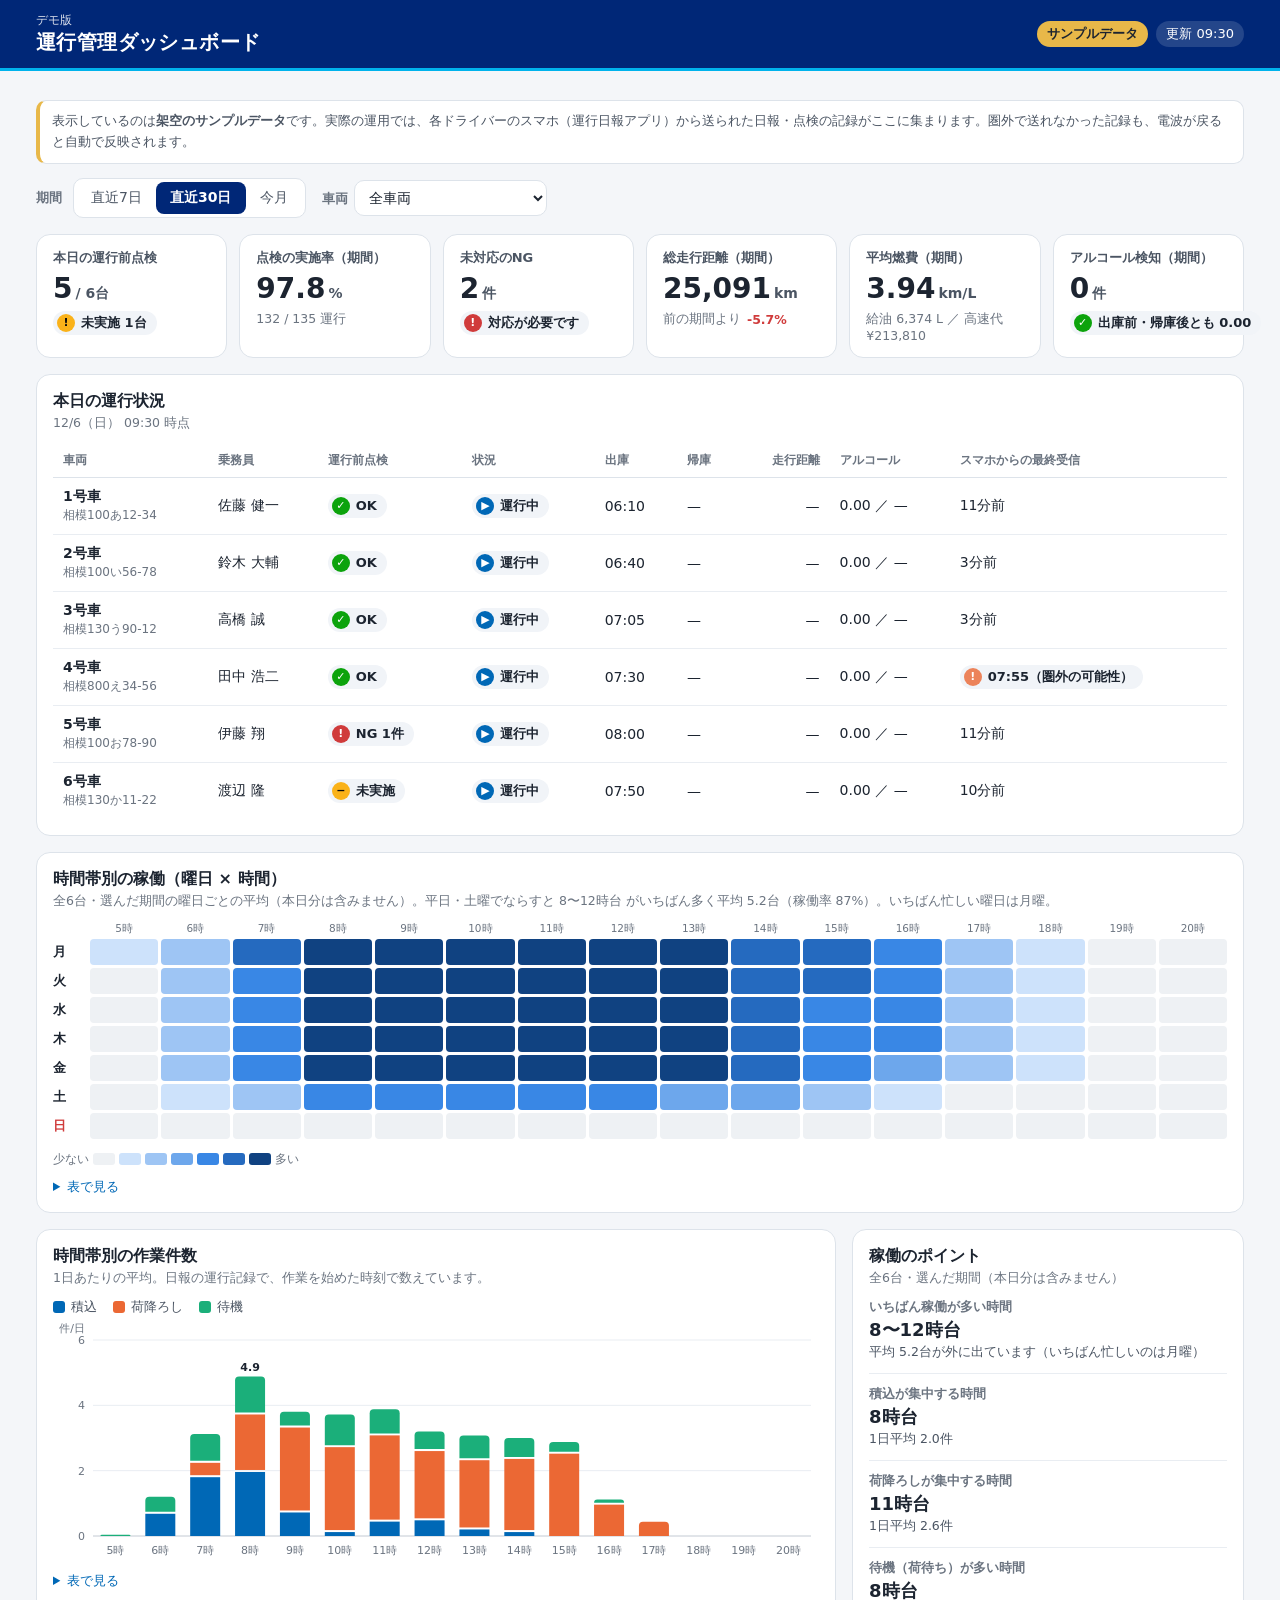
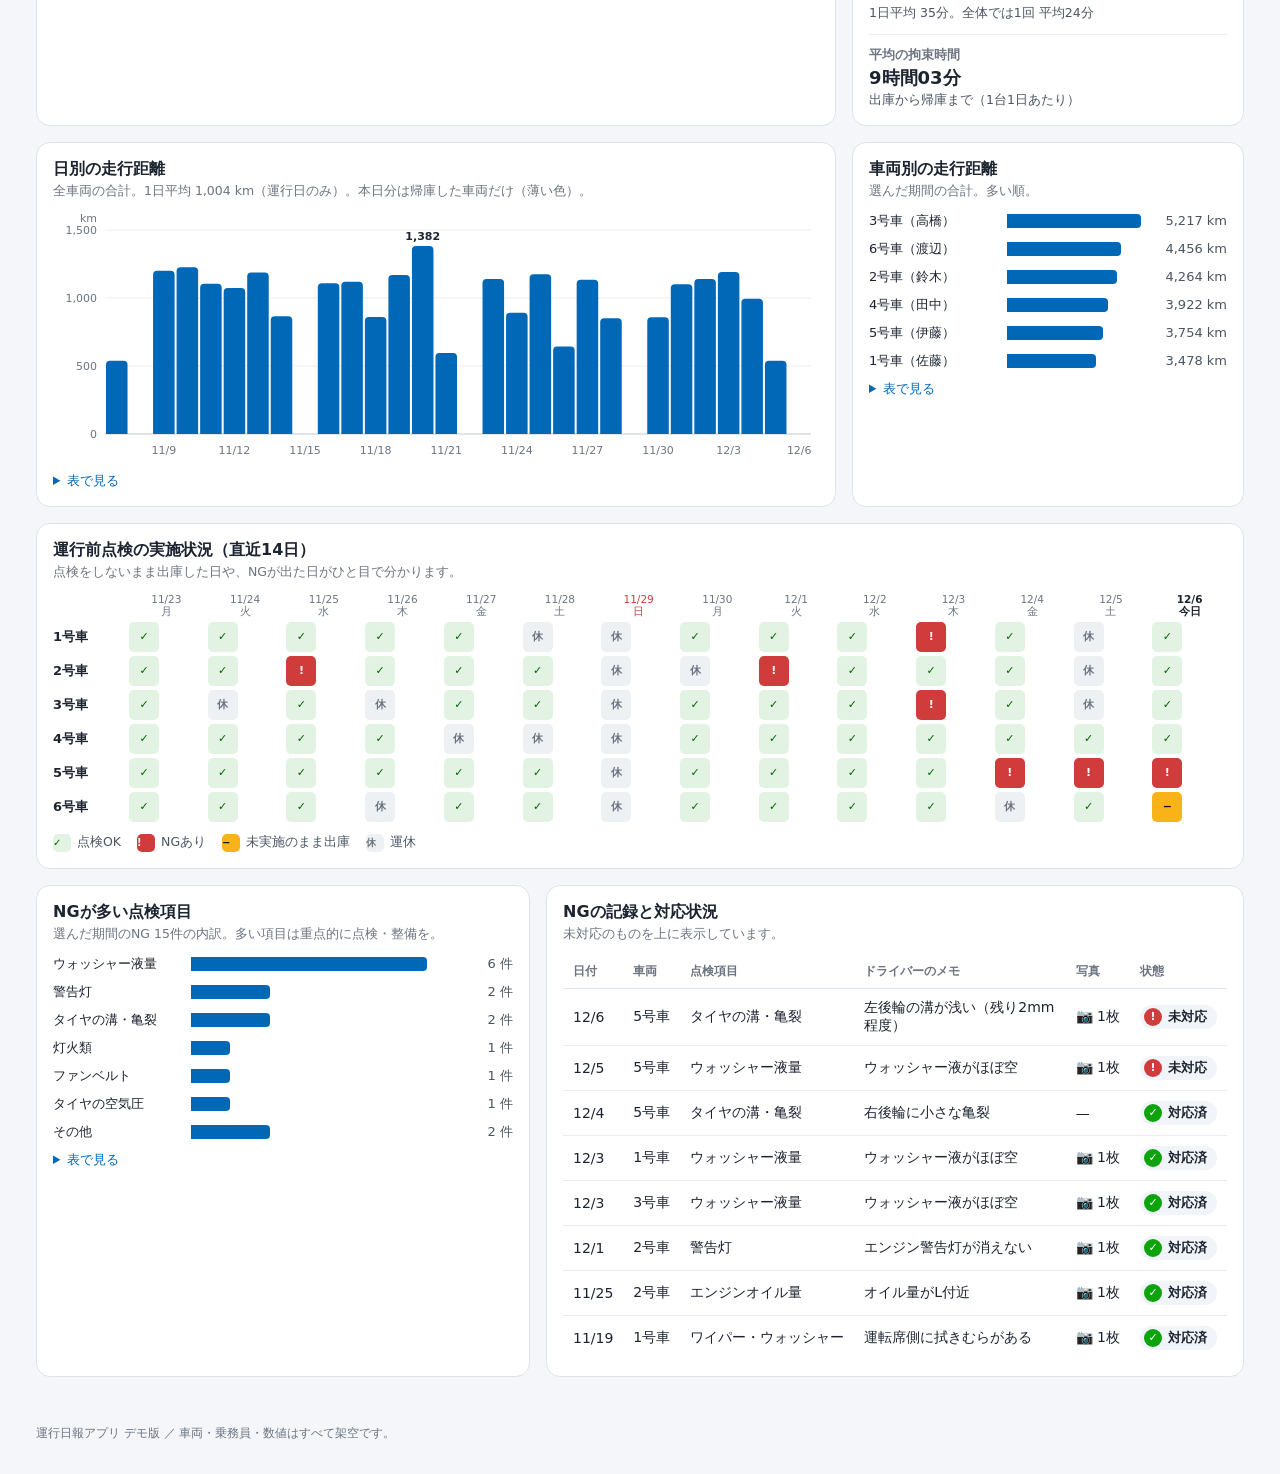
==== commit 8118fc14: "ダッシュボードに時間帯別の稼働（曜日×時間ヒートマップ・時間帯別作業件数・稼働のポイント）を追加 Co-Authored-By: Claude Opus 5.5 <noreply@anthropic." ====
--- a/dashboard/index.html
+++ b/dashboard/index.html
@@ -18,6 +18,10 @@
   --good: #0ca30c; --warning: #fab219; --serious: #ec835a; --critical: #d03b3b;
   --good-tint: #e3f3e3; --good-ink: #006300; --rest: #eef1f4;
   --tip-bg: #1c2430; --tip-ink: #ffffff;
+  /* 3系列（積込・荷降ろし・待機） */
+  --s1: #0068b6; --s2: #eb6834; --s3: #1baf7a;
+  /* 濃淡（少ない→多い） */
+  --h1: #cde2fb; --h2: #9ec5f4; --h3: #6da7ec; --h4: #3987e5; --h5: #256abf; --h6: #104281;
 }
 @media (prefers-color-scheme: dark) {
   :root:not([data-theme="light"]) {
@@ -28,6 +32,8 @@
     --series: #3393db; --series-dim: #33415c;
     --good-tint: #163521; --good-ink: #5fd35f; --rest: #1a2539;
     --tip-bg: #eef2f7; --tip-ink: #151f33;
+    --s1: #3393db; --s2: #d95926; --s3: #199e70;
+    --h1: #184f95; --h2: #256abf; --h3: #3987e5; --h4: #6da7ec; --h5: #9ec5f4; --h6: #cde2fb;
   }
 }
 :root[data-theme="dark"] {
@@ -38,6 +44,8 @@
   --series: #3393db; --series-dim: #33415c;
   --good-tint: #163521; --good-ink: #5fd35f; --rest: #1a2539;
   --tip-bg: #eef2f7; --tip-ink: #151f33;
+  --s1: #3393db; --s2: #d95926; --s3: #199e70;
+  --h1: #184f95; --h2: #256abf; --h3: #3987e5; --h4: #6da7ec; --h5: #9ec5f4; --h6: #cde2fb;
 }
 
 * { box-sizing: border-box; }
@@ -132,6 +140,30 @@
 .legend { display: flex; flex-wrap: wrap; gap: 6px 16px; font-size: 12.5px; color: var(--ink-2); margin-top: 12px; }
 .legend span { display: inline-flex; align-items: center; gap: 6px; }
 .legend .cell { width: 18px; height: 18px; font-size: 10px; }
+
+/* 時間帯別の稼働 */
+.heat { display: grid; gap: 3px; align-items: center; min-width: 560px; }
+.heat .h { font-size: 10.5px; color: var(--muted); text-align: center; }
+.heat .dn { font-size: 13px; font-weight: 600; }
+.heat .dn.sun { color: var(--critical); }
+.hc { height: 26px; border-radius: 4px; background: var(--rest); }
+.hc.peak { outline: 2px solid var(--ink); outline-offset: 1px; }
+.b1 { background: var(--h1); } .b2 { background: var(--h2); } .b3 { background: var(--h3); }
+.b4 { background: var(--h4); } .b5 { background: var(--h5); } .b6 { background: var(--h6); }
+.ramp { display: flex; align-items: center; gap: 4px; font-size: 12px; color: var(--muted); margin-top: 12px; flex-wrap: wrap; }
+.ramp i { width: 22px; height: 12px; border-radius: 3px; display: inline-block; }
+.ramp .z { background: var(--rest); }
+.ramp .pk { width: 14px; height: 12px; outline: 2px solid var(--ink); outline-offset: -2px; margin-left: 14px; }
+.swatches { display: flex; gap: 6px 16px; flex-wrap: wrap; font-size: 12.5px; color: var(--ink-2); margin-bottom: 6px; }
+.swatches span { display: inline-flex; align-items: center; gap: 6px; }
+.swatches i { width: 12px; height: 12px; border-radius: 3px; display: inline-block; }
+.chart .s1 { fill: var(--s1); } .chart .s2 { fill: var(--s2); } .chart .s3 { fill: var(--s3); }
+.points { list-style: none; margin: 0; padding: 0; display: grid; gap: 12px; }
+.points li { display: grid; gap: 2px; padding-bottom: 12px; border-bottom: 1px solid var(--grid); }
+.points li:last-child { border-bottom: 0; padding-bottom: 0; }
+.points .k { font-size: 12.5px; color: var(--muted); font-weight: 600; }
+.points .v { font-size: 18px; font-weight: 800; }
+.points .n { font-size: 12.5px; color: var(--ink-2); }
 
 details.tv { margin-top: 10px; }
 details.tv summary { font-size: 13px; color: var(--brand); cursor: pointer; width: max-content; }
@@ -182,6 +214,25 @@
       <div class="table-wrap"><table id="today-table"></table></div>
     </section>
 
+    <section class="card s12">
+      <div class="card-head"><div><h2>時間帯別の稼働（曜日 × 時間）</h2><p class="desc" id="heat-desc"></p></div></div>
+      <div class="table-wrap"><div class="heat" id="heat"></div></div>
+      <div class="ramp" id="heat-ramp"></div>
+      <details class="tv"><summary>表で見る</summary><div class="table-wrap"><table id="heat-table"></table></div></details>
+    </section>
+
+    <section class="card s8">
+      <div class="card-head"><div><h2>時間帯別の作業件数</h2><p class="desc">1日あたりの平均。日報の運行記録で、作業を始めた時刻で数えています。</p></div></div>
+      <div class="swatches" id="work-legend"></div>
+      <div class="chart" id="work-chart"></div>
+      <details class="tv"><summary>表で見る</summary><div class="table-wrap"><table id="work-table"></table></div></details>
+    </section>
+
+    <section class="card s4">
+      <div class="card-head"><div><h2>稼働のポイント</h2><p class="desc" id="points-desc"></p></div></div>
+      <ul class="points" id="points"></ul>
+    </section>
+
     <section class="card s8">
       <div class="card-head"><div><h2>日別の走行距離</h2><p class="desc" id="daily-desc"></p></div></div>
       <div class="chart" id="daily-chart"></div>
@@ -291,13 +342,16 @@
   for (const v of VEHICLES) {
     const r = { date, vid: v.id, dow: d.getDay(), worked: true, insp: 'ok', ngs: [], km: 0, fuel: 0, toll: 0, stops: 0, alc: [0, 0] };
     // 日曜は運休。平日もたまに運休
-    if (!isToday && (d.getDay() === 0 || rnd() < 0.05)) { r.worked = false; r.insp = null; records.push(r); continue; }
+    // 日曜は運休。土曜は半分ほど、平日もたまに運休
+    if (!isToday && (d.getDay() === 0 || rnd() < (d.getDay() === 6 ? 0.45 : 0.05))) { r.worked = false; r.insp = null; records.push(r); continue; }
     r.km = Math.round(v.base * (0.72 + rnd() * 0.56));
     r.fuel = Math.round((r.km / (v.eff * (0.92 + rnd() * 0.16))) * 10) / 10;
     r.toll = rnd() < 0.55 ? Math.round((800 + rnd() * 4200) / 10) * 10 : 0;
     r.stops = 2 + Math.floor(rnd() * 5);
     r.out = fromMin(toMin(v.out) + Math.floor(rnd() * 20) - 10);
     r.in = fromMin(toMin(v.in) + Math.floor(rnd() * 40) - 20);
+    if (d.getDay() === 1) r.out = fromMin(toMin(r.out) - 25); // 月曜は荷物が多く早出
+    if (d.getDay() === 6) r.in = fromMin(toMin(r.in) - 120);  // 土曜は早めに終わる
     if (rnd() < 0.025) r.insp = 'none';
     else if (rnd() < 0.11) {
       const id = pick(NG_POOL.map(([i, w]) => [i, w]));
@@ -320,6 +374,57 @@
   if (!back) { r.km = 0; r.fuel = 0; r.toll = 0; } // 帰庫前は未確定
   // 4号車は途中から圏外（最終受信が古い）
   r.lastSync = r.vid === 'v4' ? Math.min(toMin(r.out) + 25, nowMin) : back ? toMin(r.in) + 2 : nowMin - (3 + Math.floor(rnd() * 12));
+}
+
+// 日報の「運行記録」のサンプル（積込・荷降ろし・待機・休憩）。場所の名前は架空
+const LOAD_PLACES = [
+  { name: '相模原センター', w: 5, waitP: 0.6, wait: [20, 55] },
+  { name: '座間倉庫', w: 3, waitP: 0.3, wait: [10, 30] },
+  { name: '厚木工場', w: 2, waitP: 0.2, wait: [10, 25] },
+];
+const DROP_PLACES = ['町田店', '八王子店', '海老名店', '橋本店', '大和店', '厚木店', '藤沢店', '横浜青葉店'];
+const r2 = mulberry32(777);
+const rr = (a, b) => a + r2() * (b - a);
+const pickLoad = () => { let x = r2() * 10; for (const p of LOAD_PLACES) { if ((x -= p.w) < 0) return p; } return LOAD_PLACES[0]; };
+for (const r of records) {
+  if (!r.worked) continue;
+  const seq = [];
+  const load = () => {
+    const p = pickLoad();
+    seq.push({ gap: rr(15, 35) });
+    if (r2() < p.waitP) seq.push({ kind: '待機', place: p.name, dur: rr(p.wait[0], p.wait[1]) });
+    seq.push({ kind: '積込', place: p.name, dur: rr(20, 40) });
+  };
+  const drop = () => {
+    const place = DROP_PLACES[Math.floor(r2() * DROP_PLACES.length)];
+    seq.push({ gap: rr(20, 50) });
+    if (r2() < 0.2) seq.push({ kind: '待機', place, dur: rr(10, 30) });
+    seq.push({ kind: '荷降ろし', place, dur: rr(15, 35) });
+  };
+  load();
+  const mid = Math.max(1, Math.floor(r.stops / 2));
+  for (let i = 0; i < r.stops; i++) {
+    drop();
+    if (i === mid - 1) {
+      seq.push({ gap: rr(10, 20) });
+      seq.push({ kind: '休憩', place: '', dur: rr(40, 60) });
+      if (r2() < 0.35) load(); // 午後にもう一度積む便
+    }
+  }
+  seq.push({ gap: rr(25, 45) });
+  // 出庫〜帰庫の時間に収まるよう、移動時間だけを伸び縮みさせる
+  const o = toMin(r.out), span = toMin(r.in) - o;
+  const workMin = seq.reduce((s, x) => s + (x.dur || 0), 0);
+  const gapMin = seq.reduce((s, x) => s + (x.gap || 0), 0);
+  const k = Math.max(0.6, (span - workMin) / gapMin);
+  let t = o;
+  r.events = [];
+  for (const x of seq) {
+    if (x.gap) { t += x.gap * k; continue; }
+    const start = Math.round(t);
+    t += x.dur;
+    r.events.push({ kind: x.kind, place: x.place, start, end: Math.round(t) });
+  }
 }
 
 // ====================================================================
@@ -533,9 +638,156 @@
     : '<tbody><tr><td class="empty">この期間のNGはありません。</td></tr></tbody>';
 }
 
+// ---------- 時間帯別の稼働 ----------
+const H0 = 5, H1 = 21; // 5時台〜20時台
+const HOURS = Array.from({ length: H1 - H0 }, (_, i) => H0 + i);
+const DOW_ORDER = [1, 2, 3, 4, 5, 6, 0];
+const KINDS = [{ k: '積込', c: 's1' }, { k: '荷降ろし', c: 's2' }, { k: '待機', c: 's3' }];
+const argmax = (arr) => arr.reduce((bi, v, i) => (v > arr[bi] ? i : bi), 0);
+const hm = (min) => `${Math.floor(min / 60)}時間${pad(Math.round(min % 60))}分`;
+
+function hourlyStats() {
+  const dates = periodDates().filter((d) => d !== TODAY); // 本日分は途中なので含めない
+  const set = new Set(dates);
+  const rows = records.filter((r) => set.has(r.date) && inVehicle(r) && r.worked);
+  const dayCount = Array(7).fill(0);
+  dates.forEach((d) => dayCount[new Date(d + 'T00:00').getDay()]++);
+  const heat = Array.from({ length: 7 }, () => Array(24).fill(0));
+  const work = Array.from({ length: 24 }, () => ({ 積込: 0, 荷降ろし: 0, 待機: 0 }));
+  const waitMin = Array(24).fill(0);
+  let bind = 0;
+  for (const r of rows) {
+    const o = toMin(r.out), i = toMin(r.in);
+    bind += i - o;
+    // 1時間ごとに「外に出ていた時間」を足す（30分だけなら0.5台）
+    for (let h = 0; h < 24; h++) heat[r.dow][h] += Math.max(0, Math.min(i, (h + 1) * 60) - Math.max(o, h * 60)) / 60;
+    for (const e of r.events || []) {
+      const h = Math.floor(e.start / 60);
+      if (work[h] && e.kind in work[h]) work[h][e.kind]++;
+      if (e.kind === '待機') waitMin[h] += e.end - e.start;
+    }
+  }
+  return {
+    rows, dayCount, work, waitMin, bind,
+    avg: heat.map((row, d) => row.map((v) => (dayCount[d] ? v / dayCount[d] : null))),
+    opDays: new Set(rows.map((r) => r.date)).size,
+    fleet: state.vehicle === 'all' ? VEHICLES.length : 1,
+  };
+}
+
+function drawStacked(el, data) {
+  const W = Math.max(280, el.clientWidth);
+  const H = 240, m = { l: 40, r: 8, t: 18, b: 26 };
+  const pw = W - m.l - m.r, ph = H - m.t - m.b;
+  const tot = data.map((d) => d.vals.reduce((a, b) => a + b, 0));
+  const top = Math.max(...tot, 0.1);
+  const step = niceStep(top);
+  const max = Math.ceil(top / step) * step;
+  const y = (v) => m.t + ph - (v / max) * ph;
+  const bw = pw / data.length;
+  const barW = Math.max(4, Math.min(30, bw - 6));
+  let s = '';
+  for (let v = 0; v <= max + 1e-9; v += step) {
+    s += `<line class="${v === 0 ? 'baseline' : 'gridline'}" x1="${m.l}" x2="${W - m.r}" y1="${y(v)}" y2="${y(v)}"/>`;
+    s += `<text x="${m.l - 8}" y="${y(v) + 4}" text-anchor="end">${fmt(v, step < 1 ? 1 : 0)}</text>`;
+  }
+  const every = Math.max(1, Math.ceil(data.length / Math.max(1, Math.floor(pw / 34))));
+  const peakI = argmax(tot);
+  data.forEach((d, i) => {
+    const x0 = m.l + i * bw;
+    const bx = x0 + (bw - barW) / 2;
+    s += `<rect class="hit" x="${x0}" y="${m.t}" width="${bw}" height="${ph}" data-tip="${esc(d.tip)}"/>`;
+    const nz = d.vals.map((v, j) => (v > 0 ? j : -1)).filter((j) => j >= 0);
+    let cum = 0;
+    nz.forEach((j, n) => {
+      const v = d.vals[j];
+      const yTop = y(cum + v);
+      const yBot = y(cum) - (n > 0 ? 2 : 0); // 積み重ねの間に2pxのすき間
+      cum += v;
+      const h = yBot - yTop;
+      if (h <= 0.5) return;
+      s += n === nz.length - 1
+        ? `<path class="${KINDS[j].c}" d="${roundTop(bx, yTop, barW, h, 4)}" pointer-events="none"/>`
+        : `<rect class="${KINDS[j].c}" x="${bx}" y="${yTop}" width="${barW}" height="${h}" pointer-events="none"/>`;
+    });
+    if (i % every === 0) s += `<text x="${x0 + bw / 2}" y="${H - 8}" text-anchor="middle">${d.h}時</text>`;
+    if (i === peakI && tot[i] > 0) s += `<text class="peak" x="${x0 + bw / 2}" y="${y(tot[i]) - 6}" text-anchor="middle">${fmt(tot[i], 1)}</text>`;
+  });
+  s += `<text x="${m.l - 8}" y="${m.t - 8}" text-anchor="end">件/日</text>`;
+  el.innerHTML = `<svg viewBox="0 0 ${W} ${H}" width="${W}" height="${H}" role="img" aria-label="時間帯別の作業件数の積み上げ棒グラフ">${s}</svg>`;
+}
+
+function renderHourly() {
+  const st = hourlyStats();
+  const scope = state.vehicle === 'all' ? `全${VEHICLES.length}台` : VMAP[state.vehicle].name;
+
+  // 曜日×時間のヒートマップ
+  let max = 0;
+  DOW_ORDER.forEach((d) => HOURS.forEach((h) => { const v = st.avg[d][h]; if (v != null && v > max) max = v; }));
+  // ピークは「1マス」ではなく、時間の幅と曜日で示す（同じ値が並びやすいため）
+  const wk = DOW_ORDER.filter((d) => st.dayCount[d] && d !== 0);
+  const prof = HOURS.map((h) => (wk.length ? wk.reduce((a, d) => a + (st.avg[d][h] || 0), 0) / wk.length : 0));
+  const pMax = Math.max(...prof, 0);
+  const pk = HOURS.filter((h, i) => pMax > 0 && prof[i] >= pMax * 0.97);
+  const dayTot = DOW_ORDER.map((d) => ({ d, t: st.dayCount[d] ? HOURS.reduce((a, h) => a + (st.avg[d][h] || 0), 0) : -1 }));
+  const busy = dayTot.reduce((a, b) => (b.t > a.t ? b : a), dayTot[0]);
+  const range = pk.length ? (pk[0] === pk[pk.length - 1] ? `${pk[0]}時台` : `${pk[0]}〜${pk[pk.length - 1]}時台`) : '—';
+  const peak = pMax > 0 ? { range, v: pMax, busy } : null;
+  const el = $('#heat');
+  el.style.gridTemplateColumns = `34px repeat(${HOURS.length}, minmax(26px, 1fr))`;
+  let s = '<span></span>' + HOURS.map((h) => `<span class="h">${h}時</span>`).join('');
+  for (const d of DOW_ORDER) {
+    s += `<span class="dn${d === 0 ? ' sun' : ''}">${WD[d]}</span>`;
+    for (const h of HOURS) {
+      const v = st.avg[d][h];
+      const bin = !v || max === 0 ? 0 : Math.min(6, Math.max(1, Math.ceil((v / max) * 6)));
+      const body = v == null ? 'この期間に該当する日がありません' : v === 0 ? '稼働なし' : `平均 ${fmt(v, 1)}台が稼働中<br>稼働率 ${fmt((v / st.fleet) * 100)}%（${scope}のうち）`;
+      s += `<span class="hc${bin ? ' b' + bin : ''}" data-tip="${esc(`<b>${WD[d]}曜 ${h}時台</b><br>${body}`)}"></span>`;
+    }
+  }
+  el.innerHTML = s;
+  $('#heat-ramp').innerHTML = '<span>少ない</span><i class="z"></i>' + [1, 2, 3, 4, 5, 6].map((b) => `<i class="b${b}"></i>`).join('') + '<span>多い</span>';
+  $('#heat-desc').textContent = peak
+    ? `${scope}・選んだ期間の曜日ごとの平均（本日分は含みません）。平日・土曜でならすと ${peak.range} がいちばん多く平均 ${fmt(peak.v, 1)}台（稼働率 ${fmt((peak.v / st.fleet) * 100)}%）。いちばん忙しい曜日は${WD[peak.busy.d]}曜。`
+    : 'この期間のデータはありません。';
+  $('#heat-table').innerHTML = `<thead><tr><th>曜日</th>${HOURS.map((h) => `<th class="num">${h}時</th>`).join('')}</tr></thead><tbody>` +
+    DOW_ORDER.map((d) => `<tr><td>${WD[d]}</td>${HOURS.map((h) => `<td class="num">${st.avg[d][h] == null ? '—' : fmt(st.avg[d][h], 1)}</td>`).join('')}</tr>`).join('') + '</tbody>';
+
+  // 時間帯別の作業件数（1日平均）
+  const perDay = (n) => (st.opDays ? n / st.opDays : 0);
+  const data = HOURS.map((h) => {
+    const vals = KINDS.map(({ k }) => perDay(st.work[h][k]));
+    const w = st.work[h]['待機'] ? st.waitMin[h] / st.work[h]['待機'] : 0;
+    return {
+      h, vals,
+      tip: `<b>${h}時台（1日平均）</b><br>積込 ${fmt(vals[0], 1)}件<br>荷降ろし ${fmt(vals[1], 1)}件<br>待機 ${fmt(vals[2], 1)}件${w ? `（1回 平均${fmt(w)}分）` : ''}`,
+    };
+  });
+  $('#work-legend').innerHTML = KINDS.map(({ k, c }) => `<span><i style="background:var(--${c})"></i>${k}</span>`).join('');
+  drawStacked($('#work-chart'), data);
+  $('#work-table').innerHTML = '<thead><tr><th>時間帯</th><th class="num">積込</th><th class="num">荷降ろし</th><th class="num">待機</th><th class="num">待機 合計</th></tr></thead><tbody>' +
+    data.map((d) => `<tr><td>${d.h}時台</td>${d.vals.map((v) => `<td class="num">${fmt(v, 1)}件</td>`).join('')}<td class="num">${fmt(perDay(st.waitMin[d.h]))}分</td></tr>`).join('') + '</tbody>';
+
+  // 稼働のポイント
+  const col = (k) => HOURS.map((h) => st.work[h][k]);
+  const hLoad = HOURS[argmax(col('積込'))], hDrop = HOURS[argmax(col('荷降ろし'))];
+  const waits = HOURS.map((h) => st.waitMin[h]);
+  const hWait = HOURS[argmax(waits)];
+  const waitCount = sum(HOURS, (h) => st.work[h]['待機']);
+  const waitTotal = sum(HOURS, (h) => st.waitMin[h]);
+  $('#points-desc').textContent = `${scope}・選んだ期間（本日分は含みません）`;
+  $('#points').innerHTML = !st.rows.length ? '<li class="empty">この期間のデータはありません。</li>' : [
+    ['いちばん稼働が多い時間', peak ? peak.range : '—', peak ? `平均 ${fmt(peak.v, 1)}台が外に出ています（いちばん忙しいのは${WD[peak.busy.d]}曜）` : ''],
+    ['積込が集中する時間', `${hLoad}時台`, `1日平均 ${fmt(perDay(st.work[hLoad]['積込']), 1)}件`],
+    ['荷降ろしが集中する時間', `${hDrop}時台`, `1日平均 ${fmt(perDay(st.work[hDrop]['荷降ろし']), 1)}件`],
+    ['待機（荷待ち）が多い時間', `${hWait}時台`, `1日平均 ${fmt(perDay(st.waitMin[hWait]))}分。全体では1回 平均${fmt(waitCount ? waitTotal / waitCount : 0)}分`],
+    ['平均の拘束時間', hm(st.bind / st.rows.length), '出庫から帰庫まで（1台1日あたり）'],
+  ].map(([k, v, n]) => `<li><span class="k">${k}</span><span class="v">${v}</span><span class="n">${n}</span></li>`).join('');
+}
+
 function renderAll() {
   $('#asof').textContent = `更新 ${fromMin(nowMin)}`;
-  renderKpis(); renderToday(); renderDaily(); renderVehicles(); renderCalendar(); renderNg();
+  renderKpis(); renderToday(); renderHourly(); renderDaily(); renderVehicles(); renderCalendar(); renderNg();
 }
 
 // ---------- 絞り込み ----------
@@ -565,7 +817,9 @@
 addEventListener('scroll', () => tip.classList.remove('on'), { passive: true });
 
 let rz;
-new ResizeObserver(() => { clearTimeout(rz); rz = setTimeout(renderDaily, 80); }).observe($('#daily-chart'));
+const ro = new ResizeObserver(() => { clearTimeout(rz); rz = setTimeout(() => { renderDaily(); renderHourly(); }, 80); });
+ro.observe($('#daily-chart'));
+ro.observe($('#work-chart'));
 renderAll();
 </script>
 </body>
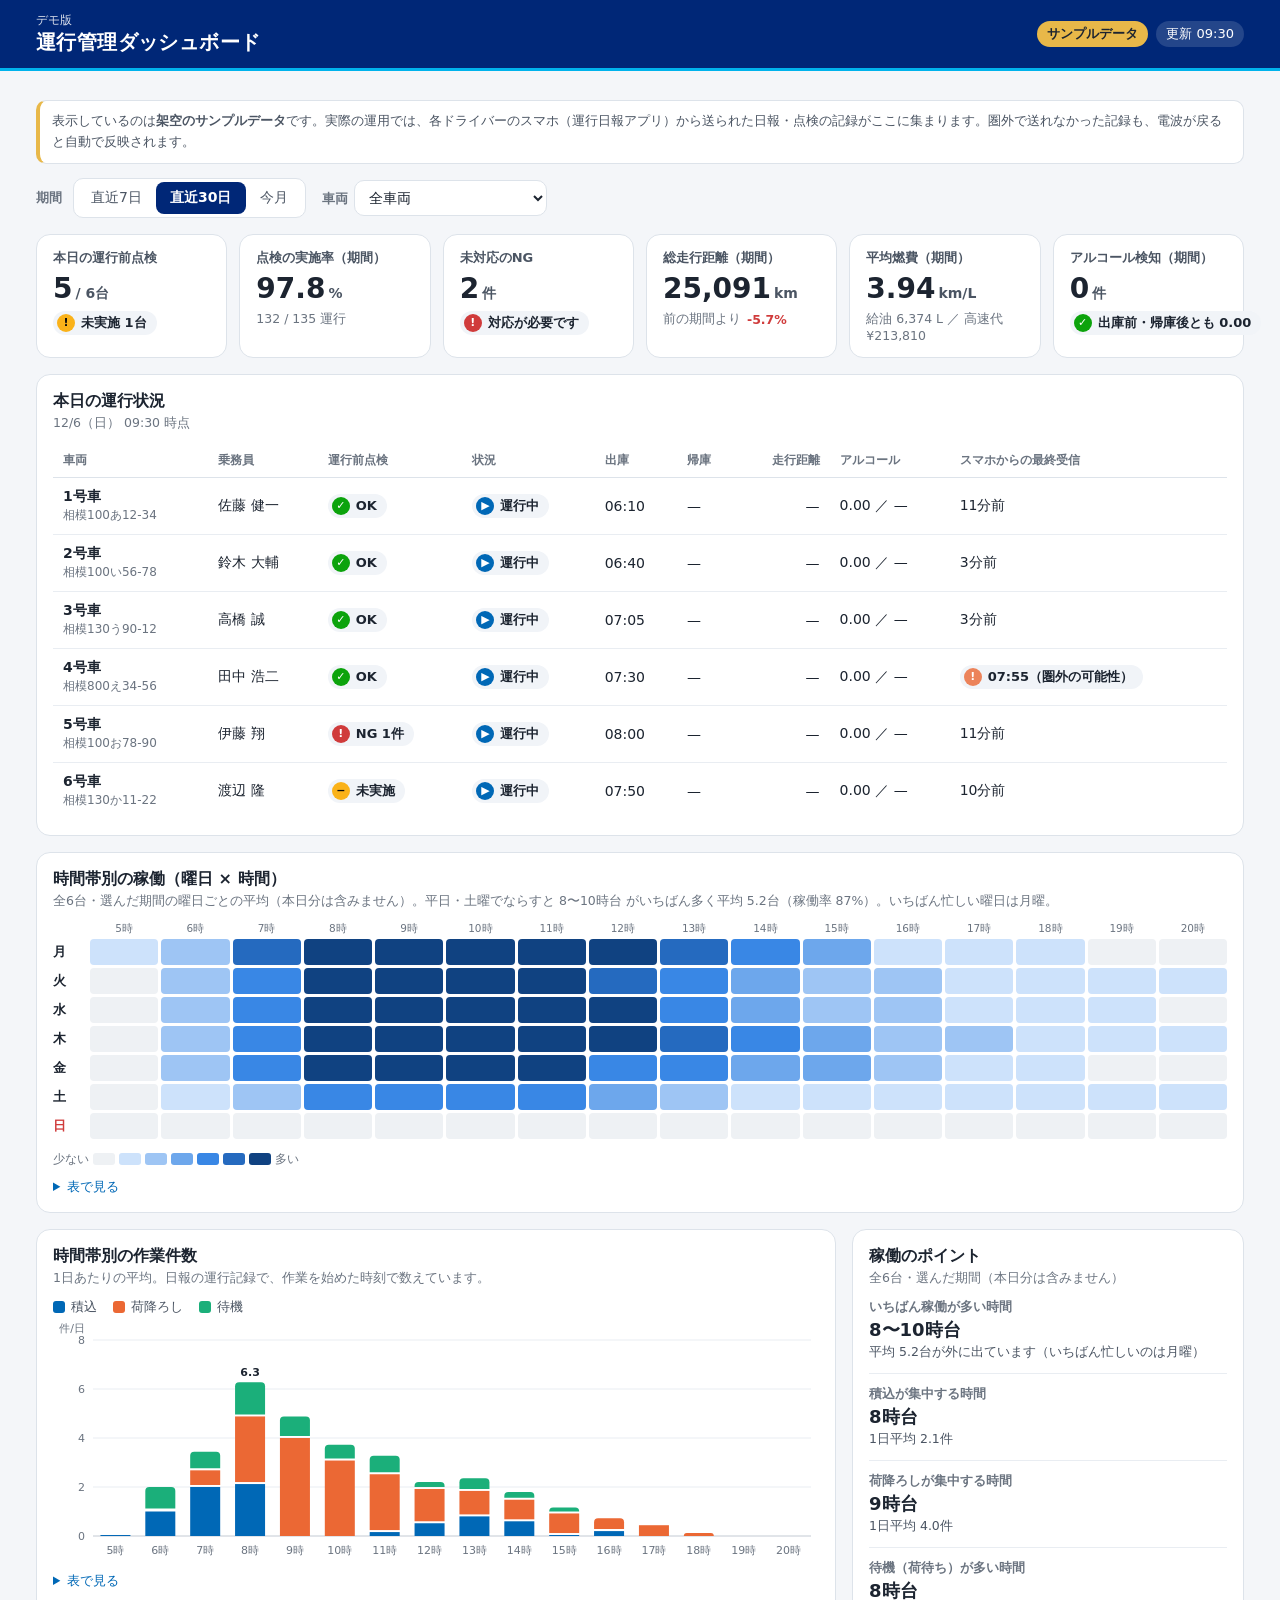
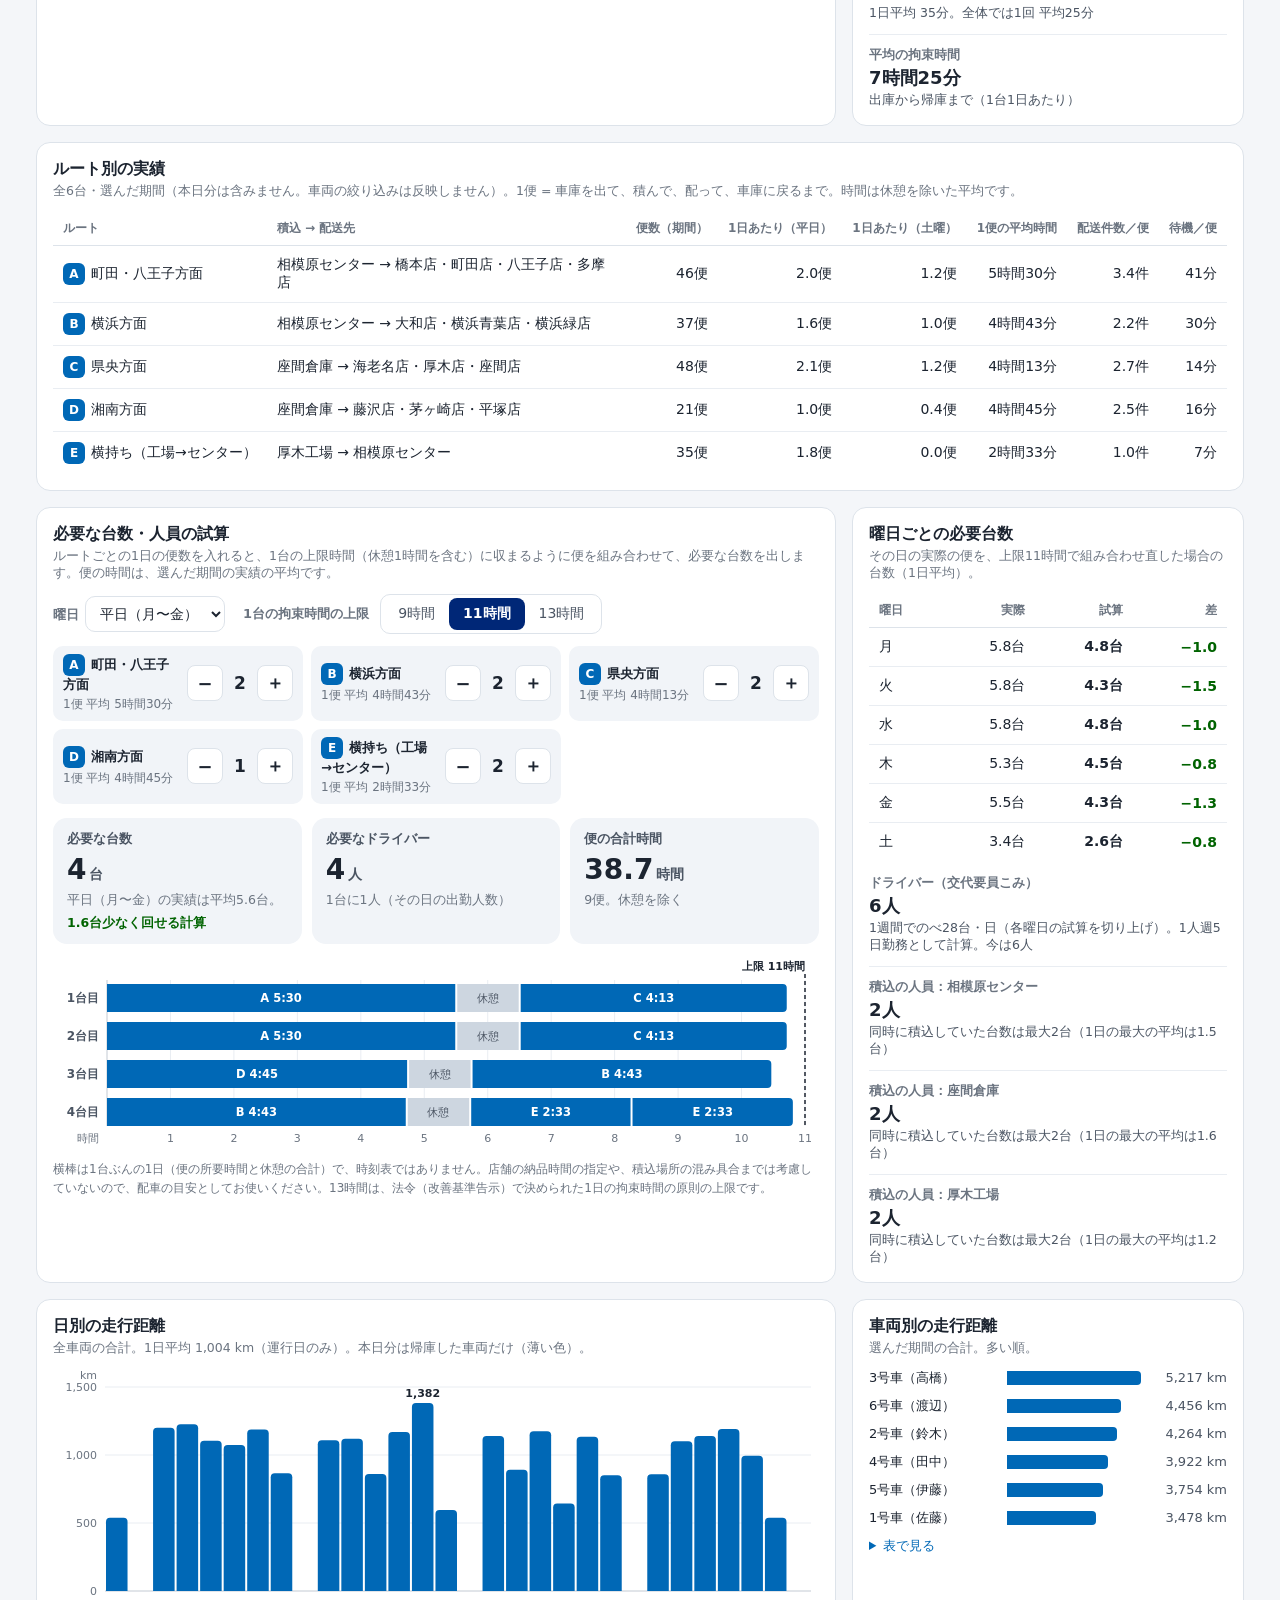
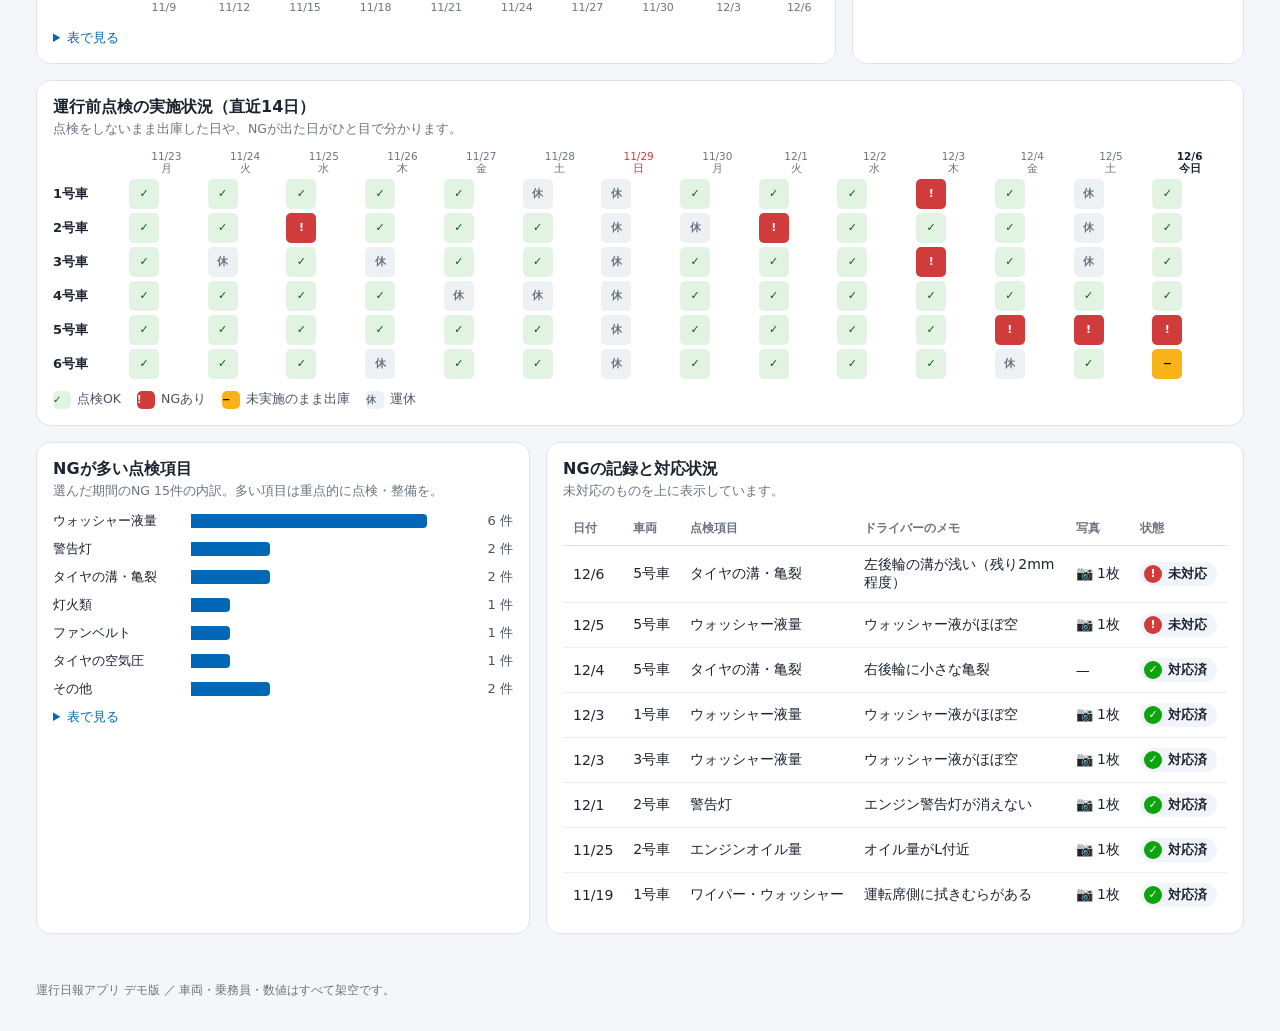
==== commit 08be1179: "Dashboard: route-based required vehicles and staff Sample trips now follow fixed routes. Adds a rout" ====
--- a/dashboard/index.html
+++ b/dashboard/index.html
@@ -17,7 +17,7 @@
   --series: #0068b6; --series-dim: #cdd6e0;
   --good: #0ca30c; --warning: #fab219; --serious: #ec835a; --critical: #d03b3b;
   --good-tint: #e3f3e3; --good-ink: #006300; --rest: #eef1f4;
-  --tip-bg: #1c2430; --tip-ink: #ffffff;
+  --tip-bg: #1c2430; --tip-ink: #ffffff; --on-series: #ffffff;
   /* 3系列（積込・荷降ろし・待機） */
   --s1: #0068b6; --s2: #eb6834; --s3: #1baf7a;
   /* 濃淡（少ない→多い） */
@@ -31,7 +31,7 @@
     --line: #26334d; --grid: #212e47; --axis: #3a4a68;
     --series: #3393db; --series-dim: #33415c;
     --good-tint: #163521; --good-ink: #5fd35f; --rest: #1a2539;
-    --tip-bg: #eef2f7; --tip-ink: #151f33;
+    --tip-bg: #eef2f7; --tip-ink: #151f33; --on-series: #0d1424;
     --s1: #3393db; --s2: #d95926; --s3: #199e70;
     --h1: #184f95; --h2: #256abf; --h3: #3987e5; --h4: #6da7ec; --h5: #9ec5f4; --h6: #cde2fb;
   }
@@ -43,7 +43,7 @@
   --line: #26334d; --grid: #212e47; --axis: #3a4a68;
   --series: #3393db; --series-dim: #33415c;
   --good-tint: #163521; --good-ink: #5fd35f; --rest: #1a2539;
-  --tip-bg: #eef2f7; --tip-ink: #151f33;
+  --tip-bg: #eef2f7; --tip-ink: #151f33; --on-series: #0d1424;
   --s1: #3393db; --s2: #d95926; --s3: #199e70;
   --h1: #184f95; --h2: #256abf; --h3: #3987e5; --h4: #6da7ec; --h5: #9ec5f4; --h6: #cde2fb;
 }
@@ -165,6 +165,34 @@
 .points .v { font-size: 18px; font-weight: 800; }
 .points .n { font-size: 12.5px; color: var(--ink-2); }
 
+/* ルート別の必要台数・人員 */
+.rid { display: inline-grid; place-items: center; width: 22px; height: 22px; border-radius: 6px; background: var(--brand); color: #fff; font-size: 12px; font-weight: 800; margin-right: 6px; vertical-align: middle; }
+.sim-ctrl { display: flex; flex-wrap: wrap; gap: 10px 18px; align-items: center; margin-bottom: 12px; }
+.sim-ctrl .lbl { font-size: 13px; color: var(--muted); font-weight: 600; margin-right: 6px; }
+.sim-routes { display: grid; grid-template-columns: repeat(auto-fit, minmax(240px, 1fr)); gap: 8px; margin-bottom: 14px; }
+.sr { display: flex; align-items: center; justify-content: space-between; gap: 8px; background: var(--card-2); border-radius: 10px; padding: 8px 10px; }
+.sr .nm { font-size: 13px; font-weight: 700; min-width: 0; }
+.sr .nm small { display: block; font-weight: 400; color: var(--muted); font-size: 12px; margin-top: 2px; }
+.step { display: inline-flex; align-items: center; gap: 2px; flex: none; }
+.step button { width: 36px; height: 36px; border-radius: 8px; border: 1px solid var(--line); background: var(--card); color: var(--ink); font: inherit; font-size: 18px; font-weight: 700; cursor: pointer; }
+.step button:disabled { opacity: .35; cursor: default; }
+.step button:focus-visible { outline: 2px solid var(--cyan); outline-offset: 2px; }
+.step output { min-width: 30px; text-align: center; font-size: 17px; font-weight: 800; font-variant-numeric: tabular-nums; }
+.sim-res { display: grid; grid-template-columns: repeat(3, minmax(0, 1fr)); gap: 10px; margin-bottom: 12px; }
+.sim-res .kpi { background: var(--card-2); border: 0; padding: 12px 14px; }
+@media (max-width: 560px) { .sim-res { grid-template-columns: 1fr 1fr; } .sim-res .kpi:last-child { grid-column: span 2; } }
+.chart .seg-trip { fill: var(--series); }
+.chart .seg-brk { fill: var(--series-dim); }
+.chart .seg-trip:hover, .chart .seg-brk:hover { opacity: .85; }
+.chart .seg-lbl { fill: var(--on-series); font-weight: 700; font-size: 11.5px; }
+.chart .brk-lbl { fill: var(--ink-2); font-size: 10.5px; }
+.chart .row-lbl { fill: var(--ink-2); font-size: 12px; font-weight: 600; }
+.chart .cap-line { stroke: var(--ink); stroke-width: 1.5; stroke-dasharray: 4 3; }
+.chart .cap-lbl { fill: var(--ink); font-weight: 700; }
+.note { font-size: 12px; color: var(--muted); margin: 10px 0 0; line-height: 1.6; }
+.diff-down { color: var(--good-ink); font-weight: 700; }
+.diff-up { color: var(--critical); font-weight: 700; }
+
 details.tv { margin-top: 10px; }
 details.tv summary { font-size: 13px; color: var(--brand); cursor: pointer; width: max-content; }
 :root[data-theme="dark"] details.tv summary { color: var(--series); }
@@ -231,6 +259,35 @@
     <section class="card s4">
       <div class="card-head"><div><h2>稼働のポイント</h2><p class="desc" id="points-desc"></p></div></div>
       <ul class="points" id="points"></ul>
+    </section>
+
+    <section class="card s12">
+      <div class="card-head"><div><h2>ルート別の実績</h2><p class="desc" id="route-desc"></p></div></div>
+      <div class="table-wrap"><table id="route-table"></table></div>
+    </section>
+
+    <section class="card s8">
+      <div class="card-head"><div><h2>必要な台数・人員の試算</h2><p class="desc">ルートごとの1日の便数を入れると、1台の上限時間（休憩1時間を含む）に収まるように便を組み合わせて、必要な台数を出します。便の時間は、選んだ期間の実績の平均です。</p></div></div>
+      <div class="sim-ctrl">
+        <label><span class="lbl">曜日</span><select id="sim-dow"></select></label>
+        <div><span class="lbl">1台の拘束時間の上限</span>
+          <div class="seg" id="sim-cap">
+            <button type="button" data-c="9" aria-pressed="false">9時間</button>
+            <button type="button" data-c="11" aria-pressed="true">11時間</button>
+            <button type="button" data-c="13" aria-pressed="false">13時間</button>
+          </div>
+        </div>
+      </div>
+      <div class="sim-routes" id="sim-routes"></div>
+      <div class="sim-res" id="sim-res"></div>
+      <div class="chart" id="sim-chart"></div>
+      <p class="note">横棒は1台ぶんの1日（便の所要時間と休憩の合計）で、時刻表ではありません。店舗の納品時間の指定や、積込場所の混み具合までは考慮していないので、配車の目安としてお使いください。13時間は、法令（改善基準告示）で決められた1日の拘束時間の原則の上限です。</p>
+    </section>
+
+    <section class="card s4">
+      <div class="card-head"><div><h2>曜日ごとの必要台数</h2><p class="desc" id="dow-desc"></p></div></div>
+      <div class="table-wrap"><table id="dow-table"></table></div>
+      <ul class="points" id="staff-points" style="margin-top:14px"></ul>
     </section>
 
     <section class="card s8">
@@ -376,54 +433,66 @@
   r.lastSync = r.vid === 'v4' ? Math.min(toMin(r.out) + 25, nowMin) : back ? toMin(r.in) + 2 : nowMin - (3 + Math.floor(rnd() * 12));
 }
 
-// 日報の「運行記録」のサンプル（積込・荷降ろし・待機・休憩）。場所の名前は架空
-const LOAD_PLACES = [
-  { name: '相模原センター', w: 5, waitP: 0.6, wait: [20, 55] },
-  { name: '座間倉庫', w: 3, waitP: 0.3, wait: [10, 30] },
-  { name: '厚木工場', w: 2, waitP: 0.2, wait: [10, 25] },
+// 日報の「運行記録」のサンプル（積込・荷降ろし・待機・休憩）。場所・ルートの名前は架空
+// 1日の運行 = 1便（その車両のいつものルート）＋ 曜日によって2便目
+const LOAD_PLACES = {
+  '相模原センター': { waitP: 0.6, wait: [20, 55] },
+  '座間倉庫': { waitP: 0.3, wait: [10, 30] },
+  '厚木工場': { waitP: 0.2, wait: [10, 25] },
+};
+const ROUTES = [
+  { id: 'A', name: '町田・八王子方面', load: '相模原センター', stores: ['橋本店', '町田店', '八王子店', '多摩店'], drops: [3, 4], to: [10, 15], leg: [25, 45], back: [30, 45] },
+  { id: 'B', name: '横浜方面', load: '相模原センター', stores: ['大和店', '横浜青葉店', '横浜緑店'], drops: [2, 3], to: [10, 15], leg: [35, 55], back: [45, 60] },
+  { id: 'C', name: '県央方面', load: '座間倉庫', stores: ['海老名店', '厚木店', '座間店'], drops: [2, 3], to: [25, 35], leg: [20, 35], back: [30, 40] },
+  { id: 'D', name: '湘南方面', load: '座間倉庫', stores: ['藤沢店', '茅ヶ崎店', '平塚店'], drops: [2, 3], to: [25, 35], leg: [30, 50], back: [45, 60] },
+  { id: 'E', name: '横持ち（工場→センター）', load: '厚木工場', stores: ['相模原センター'], drops: [1, 1], to: [35, 45], leg: [35, 45], back: [10, 15] },
 ];
-const DROP_PLACES = ['町田店', '八王子店', '海老名店', '橋本店', '大和店', '厚木店', '藤沢店', '横浜青葉店'];
+const RMAP = Object.fromEntries(ROUTES.map((x) => [x.id, x]));
+const MAIN_ROUTE = { v1: 'A', v2: 'B', v3: 'C', v4: 'D', v5: 'A', v6: 'C' };
+const SECOND_P = [0, 0.75, 0.5, 0.5, 0.5, 0.5, 0.15]; // 曜日ごとの「2便目がある」確率（月曜は荷物が多い）
+const SECOND_ROUTES = [['E', 6], ['B', 2.5], ['C', 1.5]];
 const r2 = mulberry32(777);
 const rr = (a, b) => a + r2() * (b - a);
-const pickLoad = () => { let x = r2() * 10; for (const p of LOAD_PLACES) { if ((x -= p.w) < 0) return p; } return LOAD_PLACES[0]; };
+const ri = (a, b) => a + Math.floor(r2() * (b - a + 1));
+const pickR2 = (weighted) => { let x = r2() * weighted.reduce((s, [, w]) => s + w, 0); for (const [v, w] of weighted) { if ((x -= w) < 0) return v; } return weighted[0][0]; };
+
+// 1便ぶん（車庫を出て、積んで、配って、車庫に戻るまで）
+function makeTrip(route, t0, ev, withBreak) {
+  const lp = LOAD_PLACES[route.load];
+  let t = t0 + rr(...route.to), brk = 0, wait = 0;
+  const push = (kind, place, dur) => { const s = Math.round(t); t += dur; ev.push({ kind, place, start: s, end: Math.round(t) }); return dur; };
+  if (r2() < lp.waitP) wait += push('待機', route.load, rr(...lp.wait));
+  push('積込', route.load, rr(20, 40));
+  const n = ri(...route.drops);
+  const s0 = ri(0, route.stores.length - 1);
+  for (let i = 0; i < n; i++) {
+    const place = route.stores[(s0 + i) % route.stores.length];
+    t += rr(...route.leg);
+    if (r2() < 0.2) wait += push('待機', place, rr(10, 30));
+    push('荷降ろし', place, rr(15, 35));
+    if (withBreak && i === Math.floor((n - 1) / 2)) { t += rr(5, 10); brk += push('休憩', '', rr(40, 60)); }
+  }
+  t += rr(...route.back);
+  return { route: route.id, start: Math.round(t0), end: Math.round(t), dur: Math.round(t - t0 - brk), drops: n, wait: Math.round(wait) };
+}
+
 for (const r of records) {
   if (!r.worked) continue;
-  const seq = [];
-  const load = () => {
-    const p = pickLoad();
-    seq.push({ gap: rr(15, 35) });
-    if (r2() < p.waitP) seq.push({ kind: '待機', place: p.name, dur: rr(p.wait[0], p.wait[1]) });
-    seq.push({ kind: '積込', place: p.name, dur: rr(20, 40) });
-  };
-  const drop = () => {
-    const place = DROP_PLACES[Math.floor(r2() * DROP_PLACES.length)];
-    seq.push({ gap: rr(20, 50) });
-    if (r2() < 0.2) seq.push({ kind: '待機', place, dur: rr(10, 30) });
-    seq.push({ kind: '荷降ろし', place, dur: rr(15, 35) });
-  };
-  load();
-  const mid = Math.max(1, Math.floor(r.stops / 2));
-  for (let i = 0; i < r.stops; i++) {
-    drop();
-    if (i === mid - 1) {
-      seq.push({ gap: rr(10, 20) });
-      seq.push({ kind: '休憩', place: '', dur: rr(40, 60) });
-      if (r2() < 0.35) load(); // 午後にもう一度積む便
-    }
-  }
-  seq.push({ gap: rr(25, 45) });
-  // 出庫〜帰庫の時間に収まるよう、移動時間だけを伸び縮みさせる
-  const o = toMin(r.out), span = toMin(r.in) - o;
-  const workMin = seq.reduce((s, x) => s + (x.dur || 0), 0);
-  const gapMin = seq.reduce((s, x) => s + (x.gap || 0), 0);
-  const k = Math.max(0.6, (span - workMin) / gapMin);
-  let t = o;
-  r.events = [];
-  for (const x of seq) {
-    if (x.gap) { t += x.gap * k; continue; }
-    const start = Math.round(t);
-    t += x.dur;
-    r.events.push({ kind: x.kind, place: x.place, start, end: Math.round(t) });
+  const two = r2() < SECOND_P[r.dow];
+  r.events = []; r.trips = [];
+  let t = toMin(r.out);
+  const t1 = makeTrip(RMAP[MAIN_ROUTE[r.vid]], t, r.events, !two);
+  r.trips.push(t1); t = t1.end;
+  if (two) {
+    t += rr(5, 15);
+    const s = Math.round(t); t += rr(40, 60);
+    r.events.push({ kind: '休憩', place: '', start: s, end: Math.round(t) });
+    const t2 = makeTrip(RMAP[pickR2(SECOND_ROUTES)], t, r.events, false);
+    r.trips.push(t2); t = t2.end;
+  }
+  if (r.date !== TODAY) { // 本日分は上で固定した出庫・帰庫のまま
+    r.in = fromMin(Math.round(t + rr(5, 15)));
+    r.stops = r.trips.reduce((a, x) => a + x.drops, 0);
   }
 }
 
@@ -785,9 +854,203 @@
   ].map(([k, v, n]) => `<li><span class="k">${k}</span><span class="v">${v}</span><span class="n">${n}</span></li>`).join('');
 }
 
+// ---------- ルート別の必要台数・人員 ----------
+const BREAK_MIN = 60; // 1台につき休憩1時間を見込む
+const sim = { dow: 'wk', cap: 11, counts: null };
+const SIM_DOWS = [['wk', '平日（月〜金）'], ['1', '月曜'], ['2', '火曜'], ['3', '水曜'], ['4', '木曜'], ['5', '金曜'], ['6', '土曜']];
+const dowsOf = (key) => (key === 'wk' ? [1, 2, 3, 4, 5] : [Number(key)]);
+const hmc = (min) => { const m = Math.round(min); return `${Math.floor(m / 60)}:${pad(m % 60)}`; };
+let RS = null;
+
+function routeStats() {
+  const dates = periodDates().filter((d) => d !== TODAY); // 本日分は途中なので含めない
+  const set = new Set(dates);
+  const rows = records.filter((r) => set.has(r.date) && r.worked); // ルートの試算は全車両で
+  const dayCount = Array(7).fill(0);
+  dates.forEach((d) => dayCount[new Date(d + 'T00:00').getDay()]++);
+  const per = Object.fromEntries(ROUTES.map((x) => [x.id, { n: 0, dur: 0, drops: 0, wait: 0, byDow: Array(7).fill(0) }]));
+  const byDate = {};
+  for (const r of rows) {
+    (byDate[r.date] ||= { dow: r.dow, rows: [] }).rows.push(r);
+    for (const t of r.trips) { const p = per[t.route]; p.n++; p.dur += t.dur; p.drops += t.drops; p.wait += t.wait; p.byDow[r.dow]++; }
+  }
+  const avgDur = {};
+  for (const x of ROUTES) {
+    const p = per[x.id];
+    if (p.n) { avgDur[x.id] = p.dur / p.n; continue; }
+    const all = records.filter((r) => r.worked && r.date !== TODAY).flatMap((r) => r.trips).filter((t) => t.route === x.id);
+    avgDur[x.id] = all.length ? sum(all, (t) => t.dur) / all.length : 240;
+  }
+  // 積込場所ごとに「同時に積込していた台数」の最大
+  const loadPeak = {};
+  for (const name of Object.keys(LOAD_PLACES)) loadPeak[name] = { max: 0, sumMax: 0, days: 0 };
+  for (const { rows: dayRows } of Object.values(byDate)) {
+    for (const name of Object.keys(LOAD_PLACES)) {
+      const ev = [];
+      dayRows.forEach((r) => r.events.forEach((e) => { if (e.kind === '積込' && e.place === name) ev.push([e.start, 1], [e.end, -1]); }));
+      if (!ev.length) continue;
+      ev.sort((a, b) => a[0] - b[0] || a[1] - b[1]);
+      let cur = 0, mx = 0;
+      ev.forEach(([, d]) => { cur += d; mx = Math.max(mx, cur); });
+      const lp = loadPeak[name];
+      lp.max = Math.max(lp.max, mx); lp.sumMax += mx; lp.days++;
+    }
+  }
+  return { dates, rows, dayCount, per, byDate, avgDur, loadPeak };
+}
+
+// 長い便から順に、いちばん詰まっている（でも入る）車両に入れていく
+function pack(items, capH) {
+  const room = capH * 60 - BREAK_MIN;
+  const bins = [];
+  [...items].sort((a, b) => b.dur - a.dur).forEach((it) => {
+    let best = null;
+    for (const b of bins) if (b.used + it.dur <= room && (!best || b.used > best.used)) best = b;
+    if (best) { best.items.push(it); best.used += it.dur; } else bins.push({ items: [it], used: it.dur });
+  });
+  return bins;
+}
+
+function dowCompare() {
+  const out = {};
+  for (let d = 1; d <= 6; d++) out[d] = { days: 0, actual: 0, need: 0 };
+  for (const { dow, rows } of Object.values(RS.byDate)) {
+    if (!out[dow]) continue;
+    out[dow].days++;
+    out[dow].actual += rows.length;
+    out[dow].need += pack(rows.flatMap((r) => r.trips), sim.cap).length;
+  }
+  return out;
+}
+
+function renderRoutes() {
+  RS = routeStats();
+  sim.counts = null;
+  const wkDays = [1, 2, 3, 4, 5].reduce((a, d) => a + RS.dayCount[d], 0);
+  $('#route-desc').textContent = `全${VEHICLES.length}台・選んだ期間（本日分は含みません。車両の絞り込みは反映しません）。1便 = 車庫を出て、積んで、配って、車庫に戻るまで。時間は休憩を除いた平均です。`;
+  $('#route-table').innerHTML = '<thead><tr><th>ルート</th><th>積込 → 配送先</th><th class="num">便数（期間）</th><th class="num">1日あたり（平日）</th><th class="num">1日あたり（土曜）</th><th class="num">1便の平均時間</th><th class="num">配送件数／便</th><th class="num">待機／便</th></tr></thead><tbody>' +
+    ROUTES.map((x) => {
+      const p = RS.per[x.id];
+      const wk = [1, 2, 3, 4, 5].reduce((a, d) => a + p.byDow[d], 0);
+      const sat = RS.dayCount[6] ? p.byDow[6] / RS.dayCount[6] : null;
+      return `<tr><td><span class="rid">${x.id}</span>${esc(x.name)}</td><td class="wrap">${esc(x.load)} → ${esc(x.stores.join('・'))}</td>` +
+        `<td class="num">${fmt(p.n)}便</td><td class="num">${wkDays ? fmt(wk / wkDays, 1) + '便' : '—'}</td><td class="num">${sat == null ? '—' : fmt(sat, 1) + '便'}</td>` +
+        `<td class="num">${p.n ? hm(p.dur / p.n) : '—'}</td><td class="num">${p.n ? fmt(p.drops / p.n, 1) + '件' : '—'}</td><td class="num">${p.n ? fmt(p.wait / p.n) + '分' : '—'}</td></tr>`;
+    }).join('') + '</tbody>';
+  renderDow();
+  renderSim();
+}
+
+function renderDow() {
+  const cmp = dowCompare();
+  $('#dow-desc').textContent = `その日の実際の便を、上限${sim.cap}時間で組み合わせ直した場合の台数（1日平均）。`;
+  let weekNeed = 0;
+  const rowsHtml = [1, 2, 3, 4, 5, 6].map((d) => {
+    const c = cmp[d];
+    if (!c.days) return `<tr><td>${WD[d]}</td><td class="num">—</td><td class="num">—</td><td class="num">—</td></tr>`;
+    const a = c.actual / c.days, n = c.need / c.days, df = n - a;
+    weekNeed += Math.ceil(n - 1e-9);
+    const cls = df < -0.05 ? 'diff-down' : df > 0.05 ? 'diff-up' : '';
+    return `<tr><td>${WD[d]}</td><td class="num">${fmt(a, 1)}台</td><td class="num"><b>${fmt(n, 1)}台</b></td><td class="num ${cls}">${df > 0.05 ? '+' : df < -0.05 ? '−' : '±'}${fmt(Math.abs(df), 1)}</td></tr>`;
+  }).join('');
+  $('#dow-table').innerHTML = `<thead><tr><th>曜日</th><th class="num">実際</th><th class="num">試算</th><th class="num">差</th></tr></thead><tbody>${rowsHtml}</tbody>`;
+  const drivers = Math.ceil(weekNeed / 5);
+  const lp = Object.entries(RS.loadPeak).filter(([, v]) => v.days);
+  $('#staff-points').innerHTML = !RS.rows.length ? '<li class="empty">この期間のデータはありません。</li>' : [
+    ['ドライバー（交代要員こみ）', `${drivers}人`, `1週間でのべ${weekNeed}台・日（各曜日の試算を切り上げ）。1人週5日勤務として計算。今は${VEHICLES.length}人`],
+    ...lp.map(([name, v]) => [`積込の人員：${name}`, `${v.max}人`, `同時に積込していた台数は最大${v.max}台（1日の最大の平均は${fmt(v.sumMax / v.days, 1)}台）`]),
+  ].map(([k, v, n]) => `<li><span class="k">${esc(k)}</span><span class="v">${v}</span><span class="n">${n}</span></li>`).join('');
+}
+
+function renderSim() {
+  if (!RS) return;
+  const dows = dowsOf(sim.dow);
+  const days = dows.reduce((a, d) => a + RS.dayCount[d], 0);
+  if (!sim.counts) {
+    sim.counts = {};
+    for (const x of ROUTES) sim.counts[x.id] = days ? Math.round(dows.reduce((a, d) => a + RS.per[x.id].byDow[d], 0) / days) : 0;
+  }
+  $('#sim-routes').innerHTML = ROUTES.map((x) => {
+    const n = sim.counts[x.id];
+    return `<div class="sr"><div class="nm"><span class="rid">${x.id}</span>${esc(x.name)}<small>1便 平均 ${hm(RS.avgDur[x.id])}</small></div>` +
+      `<div class="step"><button type="button" data-id="${x.id}" data-d="-1" aria-label="${x.id}ルートの便数を減らす"${n <= 0 ? ' disabled' : ''}>−</button>` +
+      `<output aria-live="polite" aria-label="${x.id}ルートの便数">${n}</output>` +
+      `<button type="button" data-id="${x.id}" data-d="1" aria-label="${x.id}ルートの便数を増やす"${n >= 9 ? ' disabled' : ''}>＋</button></div></div>`;
+  }).join('');
+
+  const items = [];
+  ROUTES.forEach((x) => { for (let i = 0; i < sim.counts[x.id]; i++) items.push({ route: x.id, dur: RS.avgDur[x.id] }); });
+  const bins = pack(items, sim.cap);
+  const cmp = dowCompare();
+  const act = dows.reduce((a, d) => a + cmp[d].actual, 0), actDays = dows.reduce((a, d) => a + cmp[d].days, 0);
+  const actAvg = actDays ? act / actDays : null;
+  const total = sum(items, (t) => t.dur);
+  const label = SIM_DOWS.find(([k]) => k === sim.dow)[1];
+  const diff = actAvg == null || !items.length ? ''
+    : bins.length < actAvg - 0.05 ? `<span class="up">${fmt(actAvg - bins.length, 1)}台少なく回せる計算</span>`
+    : bins.length > actAvg + 0.05 ? `<span class="down">${fmt(bins.length - actAvg, 1)}台多く必要</span>` : '実績とほぼ同じ';
+  $('#sim-res').innerHTML = [
+    ['必要な台数', `${bins.length}<small>台</small>`, actAvg == null ? '' : `${label}の実績は平均${fmt(actAvg, 1)}台。${diff}`],
+    ['必要なドライバー', `${bins.length}<small>人</small>`, '1台に1人（その日の出勤人数）'],
+    ['便の合計時間', `${fmt(total / 60, 1)}<small>時間</small>`, `${items.length}便。休憩を除く`],
+  ].map(([l, v, s]) => `<div class="kpi"><div class="label">${l}</div><div class="value">${v}</div><div class="sub">${s}</div></div>`).join('');
+  drawPlan($('#sim-chart'), bins, sim.cap);
+}
+
+function roundRight(x, y, w, h, r) {
+  r = Math.min(r, w / 2, h / 2);
+  return `M${x},${y}H${x + w - r}Q${x + w},${y} ${x + w},${y + r}V${y + h - r}Q${x + w},${y + h} ${x + w - r},${y + h}H${x}Z`;
+}
+
+function drawPlan(el, bins, capH) {
+  if (!bins.length) { el.innerHTML = '<p class="empty">便の数を入れてください。</p>'; return; }
+  const W = Math.max(280, el.clientWidth);
+  const rowH = 28, gap = 10, m = { l: 54, r: 14, t: 28, b: 24 };
+  const maxH = Math.ceil(Math.max(capH * 60, ...bins.map((b) => b.used + BREAK_MIN)) / 60);
+  const H = m.t + bins.length * (rowH + gap) - gap + m.b;
+  const pw = W - m.l - m.r;
+  const x = (min) => m.l + (min / (maxH * 60)) * pw;
+  const stepH = pw / maxH < 34 ? 2 : 1;
+  let s = '';
+  for (let h = 0; h <= maxH; h += stepH) {
+    s += `<line class="${h === 0 ? 'baseline' : 'gridline'}" x1="${x(h * 60)}" x2="${x(h * 60)}" y1="${m.t - 4}" y2="${H - m.b}"/>`;
+    if (h) s += `<text x="${x(h * 60)}" y="${H - 8}" text-anchor="middle">${h}</text>`;
+  }
+  s += `<text x="${m.l - 8}" y="${H - 8}" text-anchor="end">時間</text>`;
+  bins.forEach((b, i) => {
+    const y = m.t + i * (rowH + gap);
+    s += `<text class="row-lbl" x="${m.l - 8}" y="${y + rowH / 2 + 4}" text-anchor="end">${i + 1}台目</text>`;
+    const segs = [];
+    b.items.forEach((it, j) => { segs.push({ ...it, kind: 'trip' }); if (j === 0 && b.items.length > 1) segs.push({ kind: 'brk', dur: BREAK_MIN }); });
+    if (b.items.length === 1) segs.push({ kind: 'brk', dur: BREAK_MIN }); // 1便だけの車両も休憩1時間ぶんを含める
+    const totalMin = b.used + BREAK_MIN;
+    let t = 0;
+    segs.forEach((sg, k) => {
+      const x0 = x(t) + (k ? 1 : 0), x1 = x(t + sg.dur) - (k < segs.length - 1 ? 1 : 0);
+      const w = Math.max(1, x1 - x0);
+      const tipTxt = sg.kind === 'trip'
+        ? `<b>${i + 1}台目：${sg.route} ${esc(RMAP[sg.route].name)}</b><br>1便 平均 ${hm(sg.dur)}<br>この車両の合計 ${hm(totalMin)}（休憩こみ）`
+        : `<b>${i + 1}台目：休憩</b><br>1時間で計算<br>この車両の合計 ${hm(totalMin)}（休憩こみ）`;
+      const cls = sg.kind === 'trip' ? 'seg-trip' : 'seg-brk';
+      s += k === segs.length - 1
+        ? `<path class="${cls}" d="${roundRight(x0, y, w, rowH, 4)}" data-tip="${esc(tipTxt)}"/>`
+        : `<rect class="${cls}" x="${x0}" y="${y}" width="${w}" height="${rowH}" data-tip="${esc(tipTxt)}"/>`;
+      if (sg.kind === 'trip') {
+        const lbl = w > 56 ? `${sg.route} ${hmc(sg.dur)}` : w > 16 ? sg.route : '';
+        if (lbl) s += `<text class="seg-lbl" x="${x0 + w / 2}" y="${y + rowH / 2 + 4}" text-anchor="middle" pointer-events="none">${lbl}</text>`;
+      } else if (w > 30) s += `<text class="brk-lbl" x="${x0 + w / 2}" y="${y + rowH / 2 + 4}" text-anchor="middle" pointer-events="none">休憩</text>`;
+      t += sg.dur;
+    });
+  });
+  const cx = x(capH * 60);
+  s += `<line class="cap-line" x1="${cx}" x2="${cx}" y1="${m.t - 10}" y2="${H - m.b}"/>`;
+  s += `<text class="cap-lbl" x="${cx}" y="${m.t - 14}" text-anchor="${cx > W - 70 ? 'end' : 'middle'}">上限 ${capH}時間</text>`;
+  el.innerHTML = `<svg viewBox="0 0 ${W} ${H}" width="${W}" height="${H}" role="img" aria-label="必要な台数の組み合わせ案。${bins.length}台。${bins.map((b, i) => `${i + 1}台目は${b.items.map((it) => it.route).join('と')}`).join('、')}">${s}</svg>`;
+}
+
 function renderAll() {
   $('#asof').textContent = `更新 ${fromMin(nowMin)}`;
-  renderKpis(); renderToday(); renderHourly(); renderDaily(); renderVehicles(); renderCalendar(); renderNg();
+  renderKpis(); renderToday(); renderHourly(); renderRoutes(); renderDaily(); renderVehicles(); renderCalendar(); renderNg();
 }
 
 // ---------- 絞り込み ----------
@@ -798,6 +1061,23 @@
   state.period = b.dataset.p;
   document.querySelectorAll('#period button').forEach((x) => x.setAttribute('aria-pressed', String(x === b)));
   renderAll();
+});
+
+$('#sim-dow').innerHTML = SIM_DOWS.map(([k, l]) => `<option value="${k}">${l}</option>`).join('');
+$('#sim-dow').addEventListener('change', (e) => { sim.dow = e.target.value; sim.counts = null; renderSim(); });
+$('#sim-cap').addEventListener('click', (e) => {
+  const b = e.target.closest('button'); if (!b) return;
+  sim.cap = Number(b.dataset.c);
+  document.querySelectorAll('#sim-cap button').forEach((x) => x.setAttribute('aria-pressed', String(x === b)));
+  renderDow(); renderSim();
+});
+$('#sim-routes').addEventListener('click', (e) => {
+  const b = e.target.closest('button[data-id]'); if (!b || b.disabled) return;
+  const id = b.dataset.id, d = b.dataset.d;
+  sim.counts[id] = Math.min(9, Math.max(0, sim.counts[id] + Number(d)));
+  renderSim();
+  const again = document.querySelector(`#sim-routes button[data-id="${id}"][data-d="${d}"]`);
+  if (again && !again.disabled) again.focus();
 });
 
 // ---------- ツールチップ ----------
@@ -817,9 +1097,10 @@
 addEventListener('scroll', () => tip.classList.remove('on'), { passive: true });
 
 let rz;
-const ro = new ResizeObserver(() => { clearTimeout(rz); rz = setTimeout(() => { renderDaily(); renderHourly(); }, 80); });
+const ro = new ResizeObserver(() => { clearTimeout(rz); rz = setTimeout(() => { renderDaily(); renderHourly(); renderSim(); }, 80); });
 ro.observe($('#daily-chart'));
 ro.observe($('#work-chart'));
+ro.observe($('#sim-chart'));
 renderAll();
 </script>
 </body>
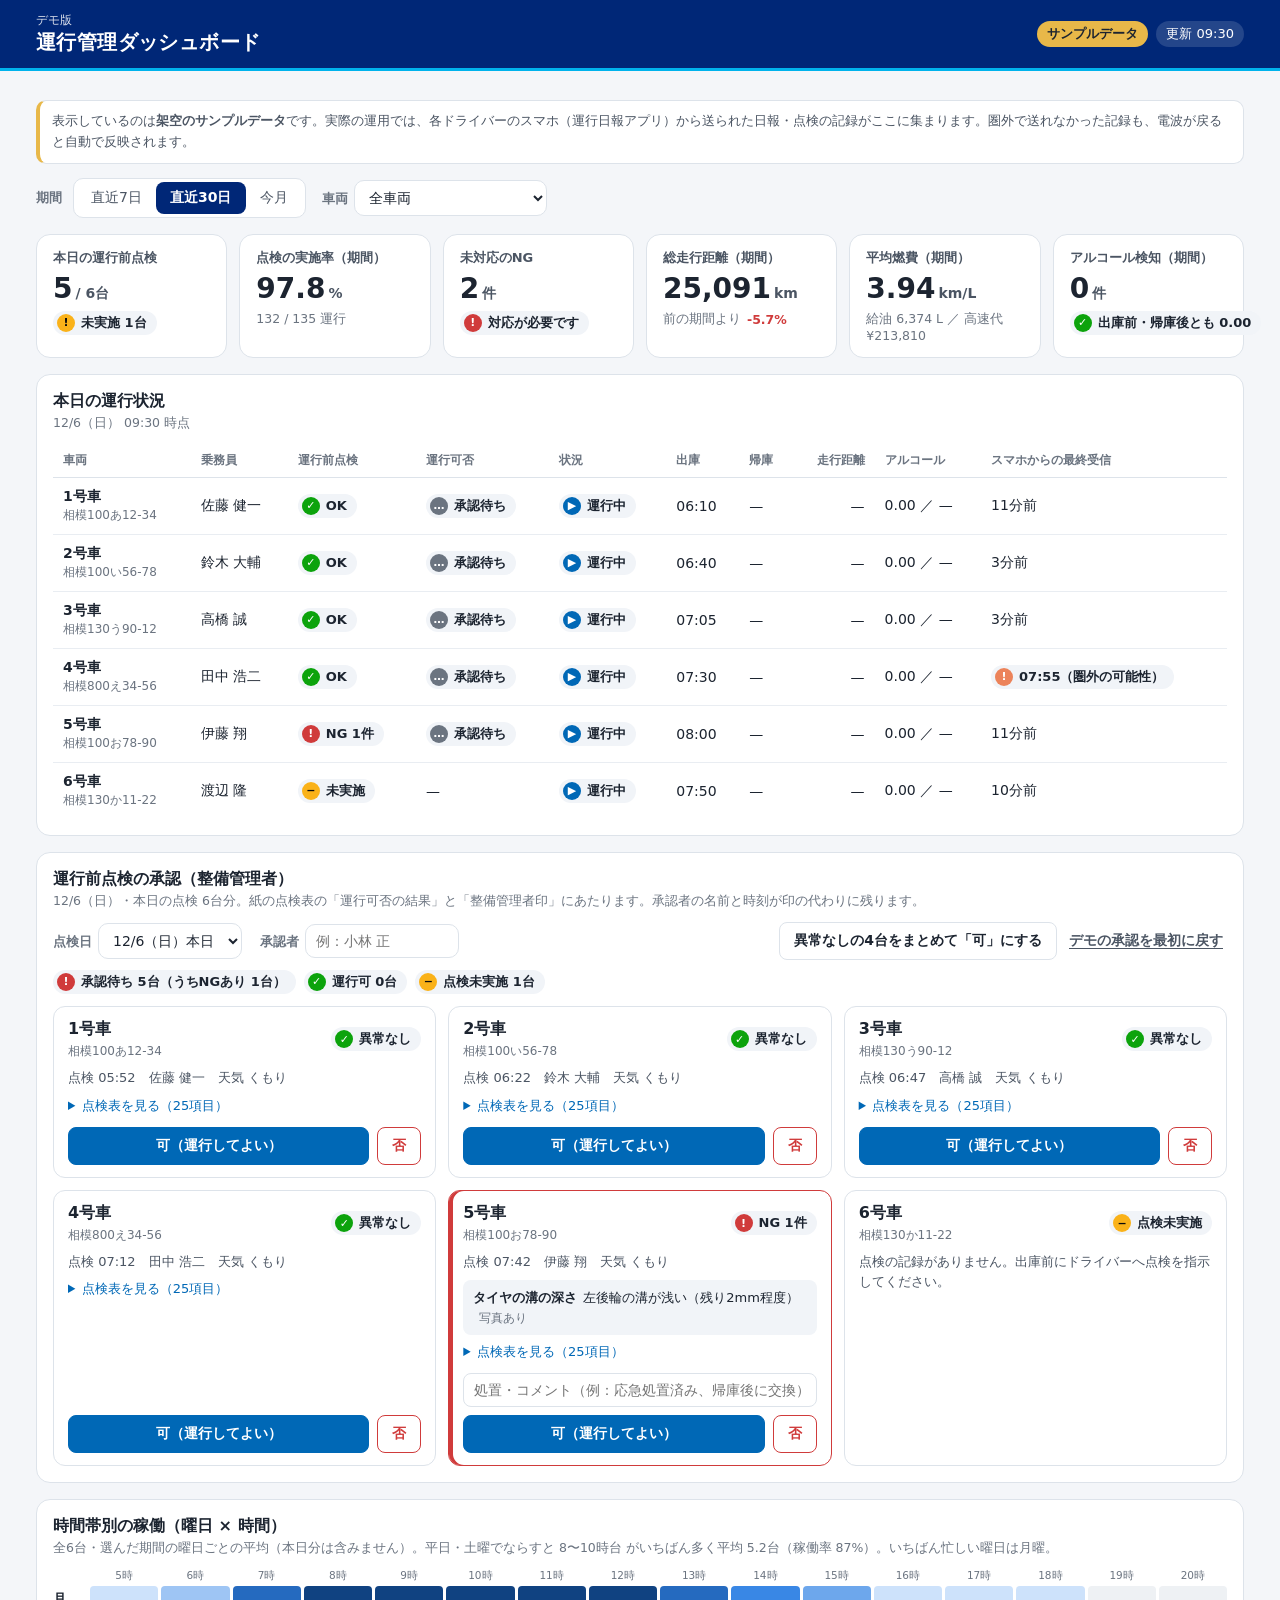
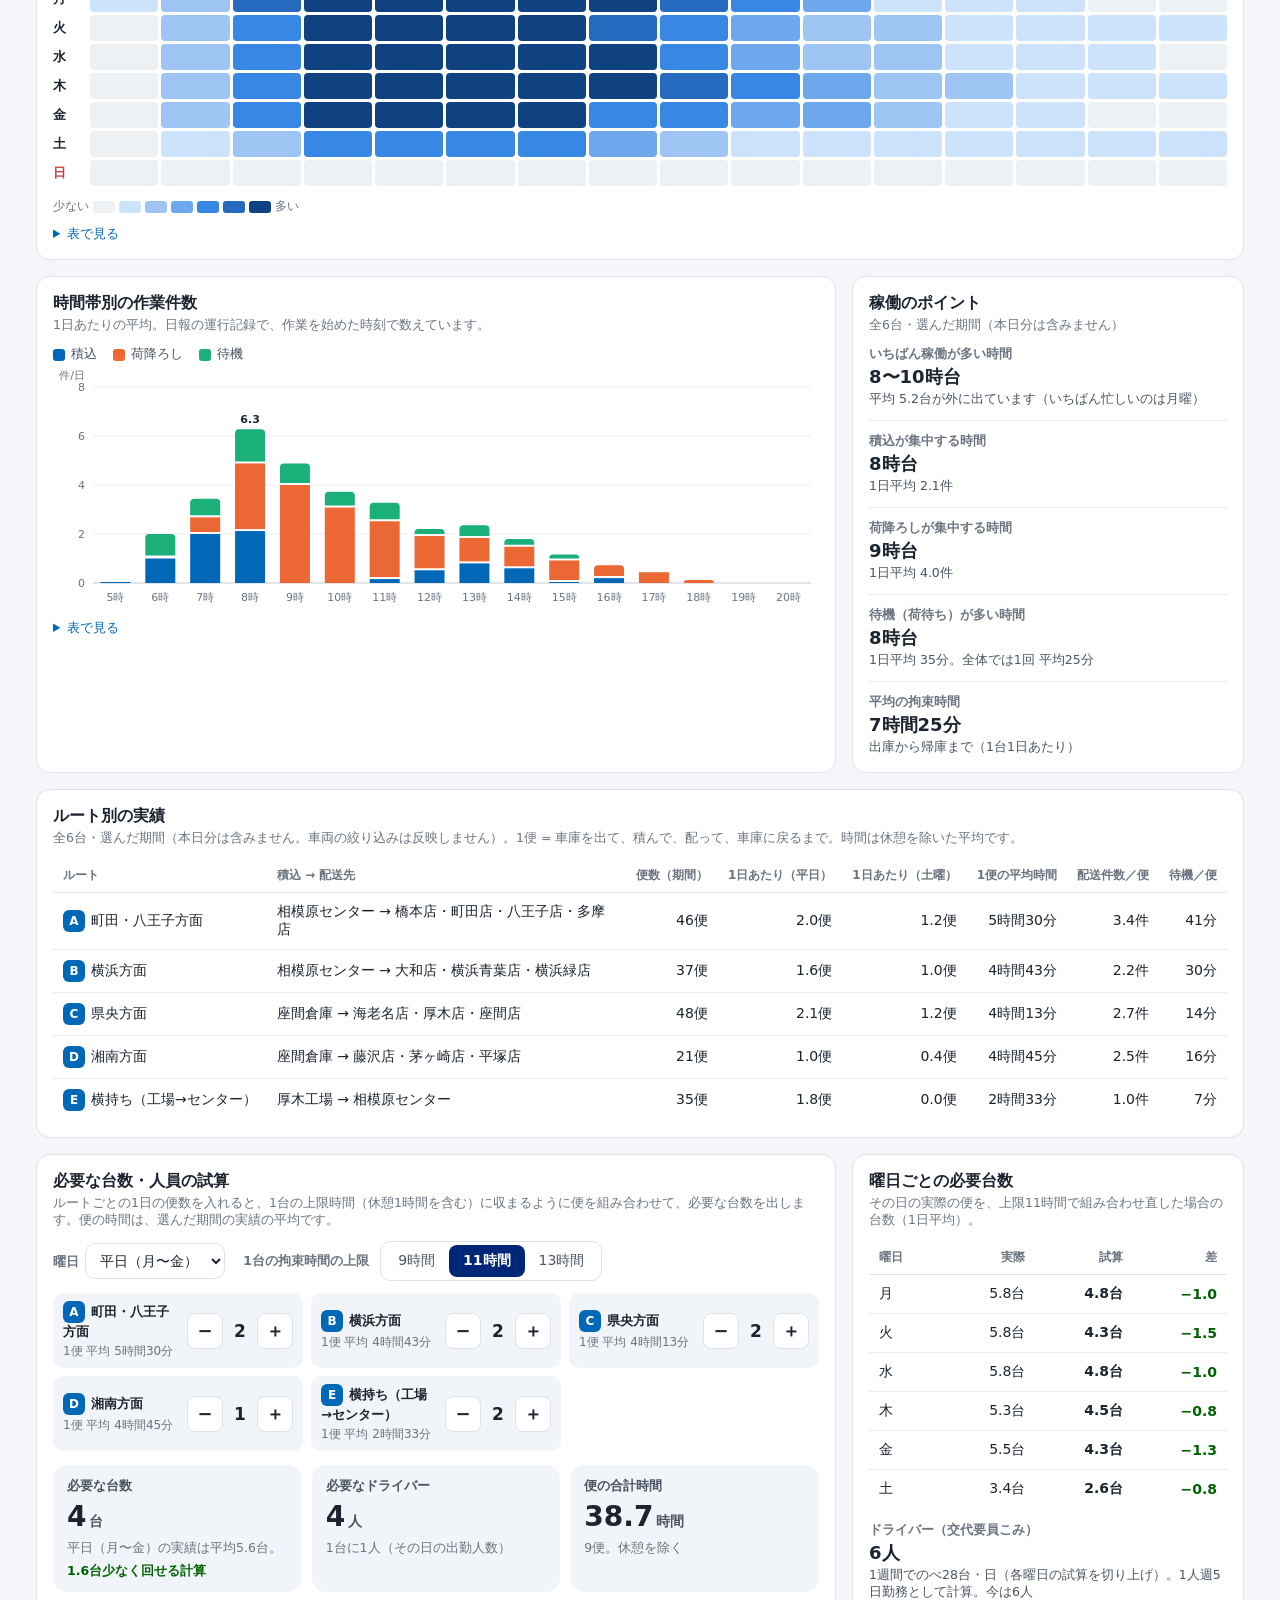
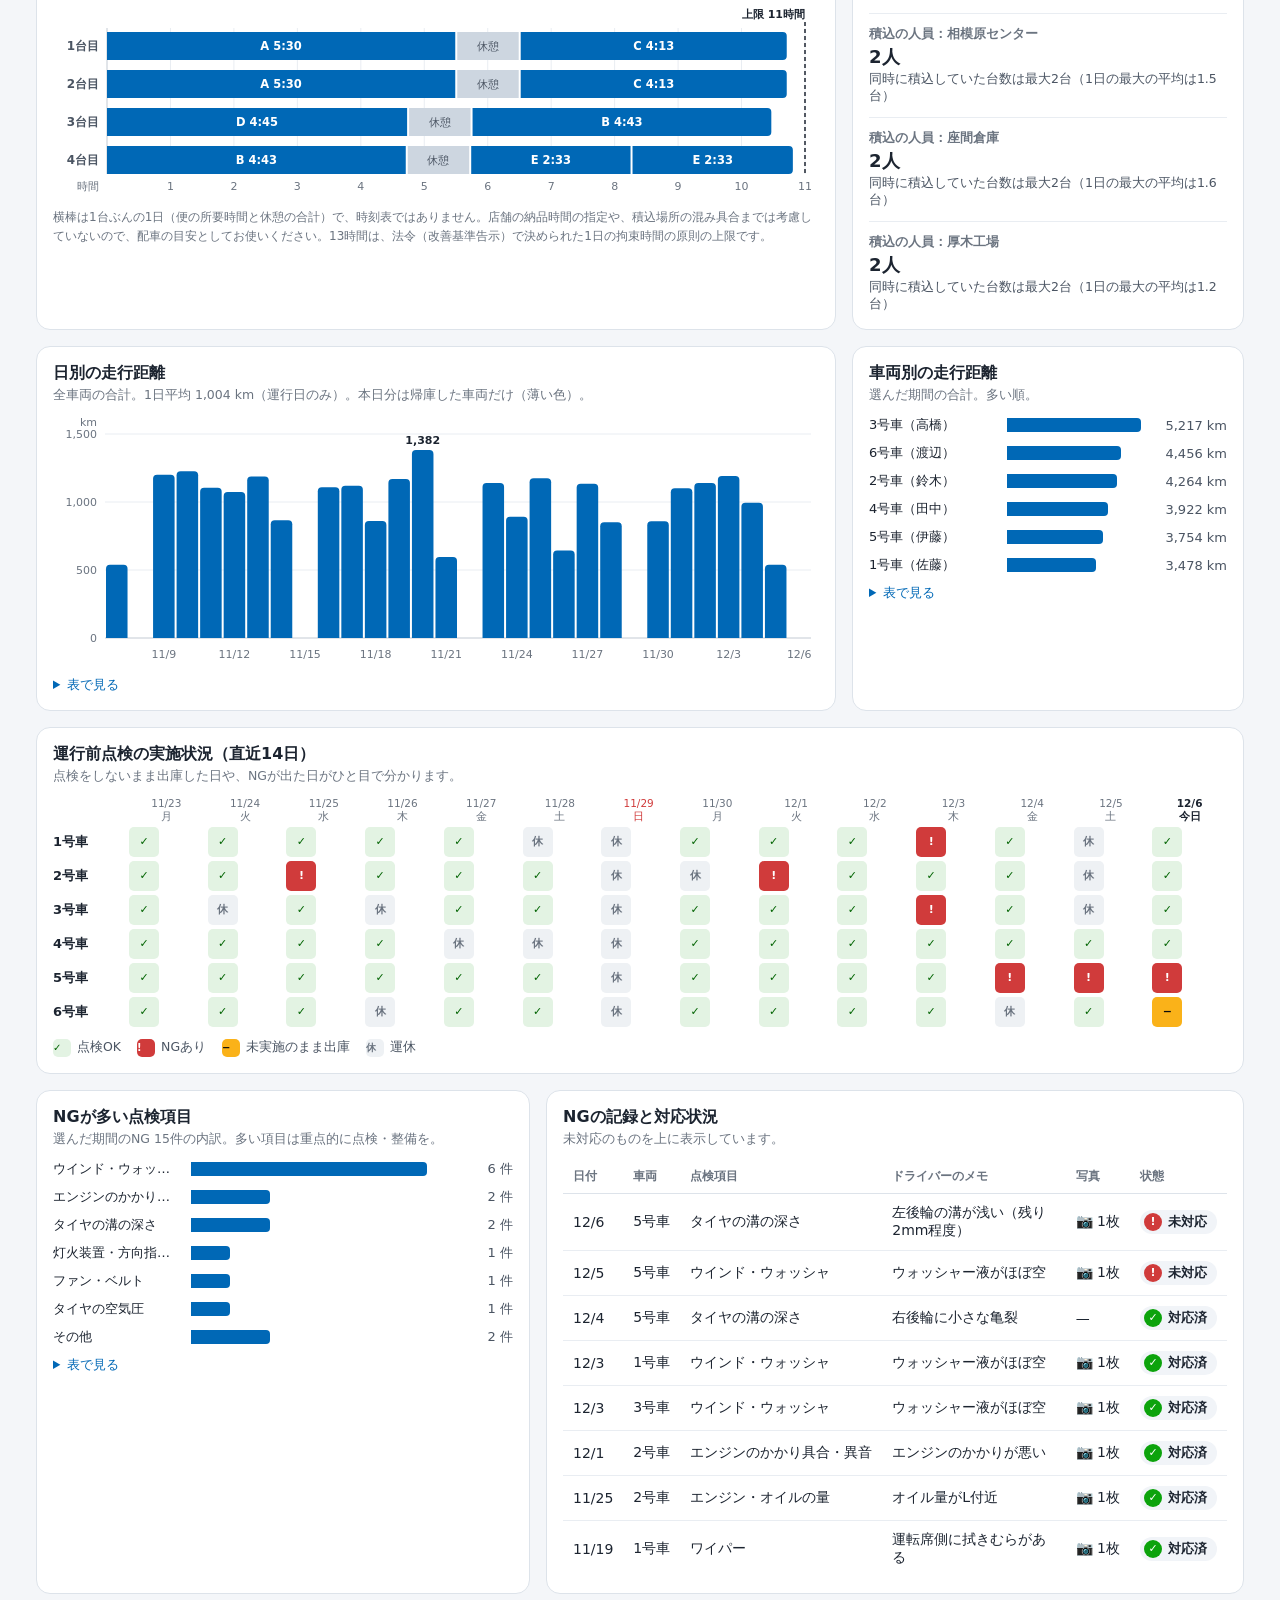
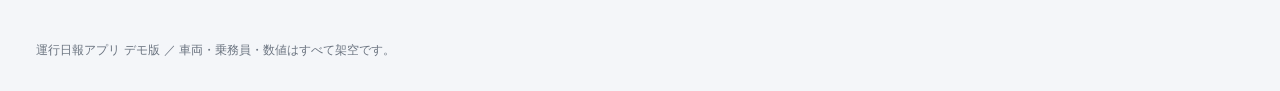
==== commit 558cb45e: "v3.5: inspection items match the paper sheet; approval on the dashboard - Checklist follows the pape" ====
--- a/dashboard/index.html
+++ b/dashboard/index.html
@@ -17,7 +17,7 @@
   --series: #0068b6; --series-dim: #cdd6e0;
   --good: #0ca30c; --warning: #fab219; --serious: #ec835a; --critical: #d03b3b;
   --good-tint: #e3f3e3; --good-ink: #006300; --rest: #eef1f4;
-  --tip-bg: #1c2430; --tip-ink: #ffffff; --on-series: #ffffff;
+  --tip-bg: #1c2430; --tip-ink: #ffffff; --on-series: #ffffff; --seal: #c62f3a;
   /* 3系列（積込・荷降ろし・待機） */
   --s1: #0068b6; --s2: #eb6834; --s3: #1baf7a;
   /* 濃淡（少ない→多い） */
@@ -31,7 +31,7 @@
     --line: #26334d; --grid: #212e47; --axis: #3a4a68;
     --series: #3393db; --series-dim: #33415c;
     --good-tint: #163521; --good-ink: #5fd35f; --rest: #1a2539;
-    --tip-bg: #eef2f7; --tip-ink: #151f33; --on-series: #0d1424;
+    --tip-bg: #eef2f7; --tip-ink: #151f33; --on-series: #0d1424; --seal: #ff8080;
     --s1: #3393db; --s2: #d95926; --s3: #199e70;
     --h1: #184f95; --h2: #256abf; --h3: #3987e5; --h4: #6da7ec; --h5: #9ec5f4; --h6: #cde2fb;
   }
@@ -43,7 +43,7 @@
   --line: #26334d; --grid: #212e47; --axis: #3a4a68;
   --series: #3393db; --series-dim: #33415c;
   --good-tint: #163521; --good-ink: #5fd35f; --rest: #1a2539;
-  --tip-bg: #eef2f7; --tip-ink: #151f33; --on-series: #0d1424;
+  --tip-bg: #eef2f7; --tip-ink: #151f33; --on-series: #0d1424; --seal: #ff8080;
   --s1: #3393db; --s2: #d95926; --s3: #199e70;
   --h1: #184f95; --h2: #256abf; --h3: #3987e5; --h4: #6da7ec; --h5: #9ec5f4; --h6: #cde2fb;
 }
@@ -200,6 +200,47 @@
 details.tv table { margin-top: 8px; font-size: 13px; }
 details.tv td, details.tv th { padding: 6px 10px; }
 
+/* 運行前点検の承認 */
+.ap-ctrl { display: flex; flex-wrap: wrap; gap: 10px 18px; align-items: center; margin-bottom: 10px; }
+.ap-ctrl .lbl { font-size: 13px; color: var(--muted); font-weight: 600; margin-right: 6px; }
+.ap-ctrl input { font: inherit; font-size: 14px; color: var(--ink); background: var(--card); border: 1px solid var(--line); border-radius: 10px; padding: 8px 10px; width: 11em; }
+.ap-ctrl input:focus-visible, .ap-cmt:focus-visible { outline: 2px solid var(--cyan); outline-offset: 2px; }
+.ap-ctrl .push { margin-left: auto; display: flex; gap: 8px; flex-wrap: wrap; }
+.ap-msg { margin: 0 0 10px; font-size: 13px; font-weight: 600; color: var(--critical); }
+.ap-msg:empty { display: none; }
+.ap-sum { display: flex; flex-wrap: wrap; gap: 8px; margin-bottom: 12px; }
+.ap-list { display: grid; grid-template-columns: repeat(auto-fill, minmax(300px, 1fr)); gap: 12px; }
+.ap-card { border: 1px solid var(--line); border-radius: 12px; padding: 12px 14px; display: flex; flex-direction: column; gap: 8px; min-width: 0; }
+.ap-card.is-ng:not(.is-done) { border-color: var(--critical); box-shadow: inset 4px 0 0 var(--critical); }
+.ap-card header { display: flex; justify-content: space-between; align-items: center; gap: 8px; }
+.ap-card header b { font-size: 16px; }
+.ap-meta, .ap-none { margin: 0; font-size: 13px; color: var(--ink-2); line-height: 1.6; }
+.ap-ng { margin: 0; padding: 8px 10px; list-style: none; background: var(--card-2); border-radius: 8px; font-size: 13px; line-height: 1.5; display: grid; gap: 4px; }
+.ap-ng b { margin-right: 6px; }
+.ap-ph { margin-left: 6px; font-size: 12px; color: var(--muted); white-space: nowrap; }
+.ap-card details.tv { margin-top: 0; }
+table.sheet { font-size: 12.5px; }
+table.sheet td, table.sheet th { padding: 5px 8px; vertical-align: top; }
+table.sheet tr.cat th { background: var(--card-2); text-align: left; font-size: 12px; color: var(--ink-2); }
+table.sheet th[scope="row"] { font-weight: 600; text-align: left; }
+.mk { font-weight: 800; white-space: nowrap; }
+.mk.ok { color: var(--good-ink); }
+.mk.ng { color: #fff; background: var(--critical); padding: 1px 6px; border-radius: 4px; font-size: 11px; }
+.ap-act { display: grid; gap: 8px; margin-top: auto; padding-top: 4px; }
+.ap-cmt { font: inherit; font-size: 14px; padding: 8px 10px; border: 1px solid var(--line); border-radius: 8px; background: var(--card); color: var(--ink); width: 100%; }
+.ap-btns { display: grid; grid-template-columns: 1fr auto; gap: 8px; }
+.btn { font: inherit; font-size: 14px; font-weight: 700; padding: 9px 14px; border-radius: 8px; border: 1px solid var(--line); background: var(--card); color: var(--ink); cursor: pointer; }
+.btn:focus-visible { outline: 2px solid var(--cyan); outline-offset: 2px; }
+.btn:disabled { opacity: .45; cursor: default; }
+.btn.go { background: var(--series); border-color: var(--series); color: var(--on-series); }
+.btn.stop { color: var(--critical); border-color: var(--critical); }
+.btn.link { border: 0; background: transparent; color: var(--ink-2); text-decoration: underline; text-underline-offset: 3px; padding: 6px 4px; font-weight: 600; }
+.ap-done { display: flex; align-items: center; gap: 12px; margin-top: auto; padding-top: 10px; border-top: 1px dashed var(--line); font-size: 14px; line-height: 1.5; }
+.ap-done > div { flex: 1; min-width: 0; }
+.ap-done.ng b { color: var(--critical); }
+.ap-c { font-size: 13px; color: var(--ink-2); }
+.seal { width: 46px; height: 46px; flex: none; border: 2px solid var(--seal); color: var(--seal); border-radius: 50%; display: grid; place-items: center; writing-mode: vertical-rl; font-weight: 700; font-size: 13px; letter-spacing: -1px; line-height: 1; font-family: "Yu Mincho", "Hiragino Mincho ProN", serif; }
+
 .tip { position: fixed; z-index: 50; pointer-events: none; background: var(--tip-bg); color: var(--tip-ink); font-size: 12.5px; line-height: 1.5; padding: 7px 10px; border-radius: 8px; box-shadow: 0 6px 20px rgba(0,0,0,.18); max-width: 260px; opacity: 0; transition: opacity .1s; }
 .tip.on { opacity: 1; }
 .tip b { font-weight: 700; }
@@ -242,6 +283,21 @@
       <div class="table-wrap"><table id="today-table"></table></div>
     </section>
 
+    <section class="card s12" id="approve">
+      <div class="card-head"><div><h2>運行前点検の承認（整備管理者）</h2><p class="desc" id="ap-desc"></p></div></div>
+      <div class="ap-ctrl">
+        <label><span class="lbl">点検日</span><select id="ap-date"></select></label>
+        <label><span class="lbl">承認者</span><input id="ap-name" type="text" placeholder="例：小林 正" autocomplete="off"></label>
+        <div class="push">
+          <button type="button" class="btn" id="ap-bulk">異常なしをまとめて「可」にする</button>
+          <button type="button" class="btn link" id="ap-reset">デモの承認を最初に戻す</button>
+        </div>
+      </div>
+      <p class="ap-msg" id="ap-msg" role="alert"></p>
+      <div class="ap-sum" id="ap-sum"></div>
+      <div class="ap-list" id="ap-list"></div>
+    </section>
+
     <section class="card s12">
       <div class="card-head"><div><h2>時間帯別の稼働（曜日 × 時間）</h2><p class="desc" id="heat-desc"></p></div></div>
       <div class="table-wrap"><div class="heat" id="heat"></div></div>
@@ -373,8 +429,8 @@
   ['wheel_nut', 2, ['左後輪のマーキングがずれている']],
   ['battery', 1, ['液量がLOWER付近']],
   ['belt', 1, ['ベルトに細かいひび']],
-  ['leak', 1, ['車体の下に油じみ']],
-  ['warning', 1, ['エンジン警告灯が消えない']],
+  ['tire_wear', 1, ['右前輪が片減りしている']],
+  ['engine', 1, ['エンジンのかかりが悪い']],
 ];
 const NG_INFO = Object.fromEntries(NG_POOL.map(([id, , c]) => [id, c]));
 
@@ -560,12 +616,14 @@
 function renderToday() {
   const rows = records.filter((r) => r.date === TODAY && inVehicle(r));
   $('#today-desc').textContent = `${md(TODAY)}（${WD[NOW.getDay()]}） ${fromMin(nowMin)} 時点`;
-  const head = '<thead><tr><th>車両</th><th>乗務員</th><th>運行前点検</th><th>状況</th><th>出庫</th><th>帰庫</th><th class="num">走行距離</th><th>アルコール</th><th>スマホからの最終受信</th></tr></thead>';
+  const head = '<thead><tr><th>車両</th><th>乗務員</th><th>運行前点検</th><th>運行可否</th><th>状況</th><th>出庫</th><th>帰庫</th><th class="num">走行距離</th><th>アルコール</th><th>スマホからの最終受信</th></tr></thead>';
   const body = rows.map((r) => {
     const v = VMAP[r.vid];
     const insp = r.insp === 'ok' ? badge('good', '✓', 'OK')
       : r.insp === 'ng' ? badge('critical', '!', `NG ${r.ngs.length}件`)
       : badge('warning', '−', '未実施');
+    const a = approvalOf(r);
+    const apv = r.insp === 'none' ? '—' : !a ? badge('idle', '…', '承認待ち') : a.result === 'ok' ? badge('good', '✓', '可') : badge('critical', '✕', '否');
     const st = r.state === 'before' ? badge('idle', '・', '出庫前') : r.state === 'running' ? badge('info', '▶', '運行中') : badge('good', '✓', '帰庫済');
     const out = r.state === 'before' ? '—' : r.out;
     const inn = r.state === 'back' ? r.in : '—';
@@ -575,7 +633,7 @@
     const sync = r.state === 'before' ? '—'
       : ago > 60 ? badge('serious', '!', `${fromMin(r.lastSync)}（圏外の可能性）`)
       : `${ago <= 0 ? 'たった今' : ago < 60 ? `${ago}分前` : `${Math.floor(ago / 60)}時間${ago % 60}分前`}`;
-    return `<tr><td class="veh"><b>${esc(v.name)}</b><span>${esc(v.plate)}</span></td><td>${esc(v.driver)}</td><td>${insp}</td><td>${st}</td><td>${out}</td><td>${inn}</td><td class="num">${km}</td><td>${alc}</td><td>${sync}</td></tr>`;
+    return `<tr><td class="veh"><b>${esc(v.name)}</b><span>${esc(v.plate)}</span></td><td>${esc(v.driver)}</td><td>${insp}</td><td>${apv}</td><td>${st}</td><td>${out}</td><td>${inn}</td><td class="num">${km}</td><td>${alc}</td><td>${sync}</td></tr>`;
   }).join('');
   $('#today-table').innerHTML = head + `<tbody>${body}</tbody>`;
 }
@@ -676,7 +734,7 @@
       const r = records.find((x) => x.date === d && x.vid === v.id);
       const dl = `${esc(v.name)}　${md(d)}（${WD[new Date(d + 'T00:00').getDay()]}）`;
       if (!r || !r.worked) { s += `<span class="cell rest" data-tip="<b>${dl}</b><br>運休">休</span>`; continue; }
-      if (r.insp === 'ok') s += `<span class="cell ok" data-tip="<b>${dl}</b><br>点検OK（18項目）">✓</span>`;
+      if (r.insp === 'ok') s += `<span class="cell ok" data-tip="<b>${dl}</b><br>点検OK（${ALL_ITEMS_D.length}項目）">✓</span>`;
       else if (r.insp === 'ng') s += `<span class="cell ng" data-tip="<b>${dl}</b><br>NG：${esc(r.ngs.map((n) => ITEM_NAME[n.id] || n.id).join('、'))}">!</span>`;
       else s += `<span class="cell none" data-tip="<b>${dl}</b><br>点検の記録がないまま出庫">−</span>`;
     }
@@ -1048,9 +1106,101 @@
   el.innerHTML = `<svg viewBox="0 0 ${W} ${H}" width="${W}" height="${H}" role="img" aria-label="必要な台数の組み合わせ案。${bins.length}台。${bins.map((b, i) => `${i + 1}台目は${b.items.map((it) => it.route).join('と')}`).join('、')}">${s}</svg>`;
 }
 
+// ---------- 運行前点検の承認（紙の「運行可否の結果（整備管理者等）」「整備管理者印」にあたる） ----------
+const ALL_ITEMS_D = (typeof CHECKLIST !== 'undefined' ? CHECKLIST : []).flatMap((c) => c.items.map((it) => ({ ...it, category: c.category })));
+const SAMPLE_APPROVER = '小林 正'; // 過去分のサンプルの承認者（架空）
+const rw = mulberry32(4242);
+const WEATHER = {};
+[...new Set(records.map((r) => r.date))].forEach((d) => { const x = rw(); WEATHER[d] = x < 0.55 ? '晴れ' : x < 0.85 ? 'くもり' : '雨'; });
+const lsGet = (k, def) => { try { const v = localStorage.getItem(k); return v == null ? def : JSON.parse(v); } catch { return def; } };
+const lsSet = (k, v) => { try { localStorage.setItem(k, JSON.stringify(v)); } catch { /* 保存できない環境では画面上だけ */ } };
+let apOverrides = lsGet('dash.approvals', {});
+const ap = { date: TODAY };
+const apKey = (r) => `${r.date}|${r.vid}`;
+const inspTime = (r) => fromMin(toMin(r.out) - 18);
+const nowHM = () => { const d = new Date(); return `${pad(d.getHours())}:${pad(d.getMinutes())}`; };
+const sealName = (n) => (n || '').trim().split(/\s+/)[0].slice(0, 3);
+
+// 過去の日はサンプルとして承認済み、本日分は承認待ちから始める
+function defaultApproval(r) {
+  if (r.date === TODAY || !r.worked || r.insp === 'none') return null;
+  const at = fromMin(toMin(inspTime(r)) + 6);
+  if (r.insp === 'ok') return { result: 'ok', by: SAMPLE_APPROVER, at, comment: '' };
+  return { result: 'ok', by: SAMPLE_APPROVER, at, comment: r.ngs.every((n) => n.resolved) ? '整備済みを確認' : '運行に支障なし。帰庫後に整備' };
+}
+function approvalOf(r) {
+  if (!r.worked || r.insp === 'none') return null;
+  const k = apKey(r);
+  return k in apOverrides ? apOverrides[k] : defaultApproval(r);
+}
+function setApproval(r, v) { apOverrides[apKey(r)] = v; lsSet('dash.approvals', apOverrides); }
+
+// 紙の点検表と同じ並びで、その日の結果を表にする
+function apSheet(r) {
+  const ng = new Set(r.ngs.map((n) => n.id));
+  let s = '', cat = '', grp = '';
+  for (const it of ALL_ITEMS_D) {
+    if (it.category !== cat) { cat = it.category; grp = ''; s += `<tr class="cat"><th colspan="3">${esc(cat)}</th></tr>`; }
+    const g = it.group === grp ? '' : it.group;
+    grp = it.group;
+    s += `<tr><th scope="row">${esc(g)}</th><td>${esc(it.point)}</td><td>${ng.has(it.id) ? '<span class="mk ng">NG</span>' : '<span class="mk ok">✓</span>'}</td></tr>`;
+  }
+  return `<details class="tv"><summary>点検表を見る（${ALL_ITEMS_D.length}項目）</summary><div class="table-wrap"><table class="sheet"><thead><tr><th>点検箇所</th><th>点検内容</th><th>結果</th></tr></thead><tbody>${s}</tbody></table></div></details>`;
+}
+
+function apCard(r) {
+  const v = VMAP[r.vid];
+  const a = approvalOf(r);
+  const res = r.insp === 'ok' ? badge('good', '✓', '異常なし') : r.insp === 'ng' ? badge('critical', '!', `NG ${r.ngs.length}件`) : badge('warning', '−', '点検未実施');
+  let body = '';
+  if (r.insp === 'none') {
+    body = '<p class="ap-none">点検の記録がありません。出庫前にドライバーへ点検を指示してください。</p>';
+  } else {
+    body += `<p class="ap-meta">点検 ${inspTime(r)}　${esc(v.driver)}　天気 ${WEATHER[r.date]}</p>`;
+    if (r.ngs.length) body += `<ul class="ap-ng">${r.ngs.map((n) => `<li><b>${esc(ITEM_NAME[n.id] || n.id)}</b>${esc(n.comment)}${n.photo ? '<span class="ap-ph">写真あり</span>' : ''}</li>`).join('')}</ul>`;
+    body += apSheet(r);
+    if (!a) {
+      body += `<div class="ap-act">
+        ${r.insp === 'ng' ? `<input type="text" class="ap-cmt" placeholder="処置・コメント（例：応急処置済み、帰庫後に交換）" aria-label="${esc(v.name)}の処置・コメント">` : ''}
+        <div class="ap-btns"><button type="button" class="btn go" data-ap="ok" data-vid="${r.vid}">可（運行してよい）</button><button type="button" class="btn stop" data-ap="ng" data-vid="${r.vid}">否</button></div>
+      </div>`;
+    } else {
+      body += `<div class="ap-done ${a.result}">
+        <span class="seal" aria-hidden="true">${esc(sealName(a.by))}</span>
+        <div><b>${a.result === 'ok' ? '運行可' : '運行否'}</b>　${esc(a.by)}　${esc(a.at)}${a.comment ? `<br><span class="ap-c">${esc(a.comment)}</span>` : ''}</div>
+        <button type="button" class="btn link" data-ap="undo" data-vid="${r.vid}">取り消す</button>
+      </div>`;
+    }
+  }
+  return `<article class="ap-card${r.insp === 'ng' ? ' is-ng' : ''}${a ? ' is-done' : ''}" data-vid="${r.vid}">
+    <header><div class="veh"><b>${esc(v.name)}</b><span>${esc(v.plate)}</span></div>${res}</header>${body}</article>`;
+}
+
+function renderApprovals() {
+  const rows = records.filter((r) => r.date === ap.date && r.worked && inVehicle(r));
+  const dl = `${md(ap.date)}（${WD[new Date(ap.date + 'T00:00').getDay()]}）${ap.date === TODAY ? '・本日' : ''}`;
+  const cnt = { wait: 0, waitNg: 0, ok: 0, ng: 0, none: 0 };
+  rows.forEach((r) => {
+    if (r.insp === 'none') { cnt.none++; return; }
+    const a = approvalOf(r);
+    if (!a) { cnt.wait++; if (r.insp === 'ng') cnt.waitNg++; } else cnt[a.result]++;
+  });
+  $('#ap-desc').textContent = `${dl}の点検 ${rows.length}台分。紙の点検表の「運行可否の結果」と「整備管理者印」にあたります。承認者の名前と時刻が印の代わりに残ります。`;
+  $('#ap-sum').innerHTML = !rows.length ? '' : [
+    cnt.wait ? badge(cnt.waitNg ? 'critical' : 'warning', '!', `承認待ち ${cnt.wait}台${cnt.waitNg ? `（うちNGあり ${cnt.waitNg}台）` : ''}`) : badge('good', '✓', '承認待ちなし'),
+    badge('good', '✓', `運行可 ${cnt.ok}台`),
+    cnt.ng ? badge('critical', '✕', `運行否 ${cnt.ng}台`) : '',
+    cnt.none ? badge('warning', '−', `点検未実施 ${cnt.none}台`) : '',
+  ].join('');
+  const bulkN = rows.filter((r) => r.insp === 'ok' && !approvalOf(r)).length;
+  $('#ap-bulk').disabled = !bulkN;
+  $('#ap-bulk').textContent = bulkN ? `異常なしの${bulkN}台をまとめて「可」にする` : '異常なしの点検はすべて承認済み';
+  $('#ap-list').innerHTML = rows.length ? rows.map(apCard).join('') : '<p class="empty">この日は運行がありません。</p>';
+}
+
 function renderAll() {
   $('#asof').textContent = `更新 ${fromMin(nowMin)}`;
-  renderKpis(); renderToday(); renderHourly(); renderRoutes(); renderDaily(); renderVehicles(); renderCalendar(); renderNg();
+  renderKpis(); renderToday(); renderApprovals(); renderHourly(); renderRoutes(); renderDaily(); renderVehicles(); renderCalendar(); renderNg();
 }
 
 // ---------- 絞り込み ----------
@@ -1080,6 +1230,55 @@
   if (again && !again.disabled) again.focus();
 });
 
+// ---------- 承認の操作 ----------
+{
+  const opts = [];
+  for (let i = 0; i < 14; i++) {
+    const d = new Date(NOW.getFullYear(), NOW.getMonth(), NOW.getDate() - i);
+    const k = ymd(d);
+    if (!records.some((r) => r.date === k && r.worked)) continue;
+    opts.push(`<option value="${k}">${md(k)}（${WD[d.getDay()]}）${i === 0 ? '本日' : ''}</option>`);
+  }
+  $('#ap-date').innerHTML = opts.join('');
+}
+$('#ap-date').addEventListener('change', (e) => { ap.date = e.target.value; $('#ap-msg').textContent = ''; renderApprovals(); });
+$('#ap-name').value = lsGet('dash.approver', '');
+$('#ap-name').addEventListener('input', (e) => { lsSet('dash.approver', e.target.value.trim()); if (e.target.value.trim()) $('#ap-msg').textContent = ''; });
+function approver() {
+  const n = $('#ap-name').value.trim();
+  if (n) { $('#ap-msg').textContent = ''; return n; }
+  $('#ap-msg').textContent = '先に「承認者」に名前を入れてください（印の代わりに記録されます）。';
+  $('#ap-name').focus();
+  return null;
+}
+function afterApprove(vid) {
+  renderApprovals(); renderToday();
+  const b = vid && document.querySelector(`#ap-list .ap-card[data-vid="${vid}"] button[data-ap]`);
+  if (b) b.focus();
+}
+$('#ap-list').addEventListener('click', (e) => {
+  const b = e.target.closest('button[data-ap]'); if (!b) return;
+  const r = records.find((x) => x.date === ap.date && x.vid === b.dataset.vid);
+  if (!r) return;
+  if (b.dataset.ap === 'undo') { setApproval(r, null); afterApprove(r.vid); return; }
+  const by = approver(); if (!by) return;
+  const cmt = b.closest('.ap-card').querySelector('.ap-cmt');
+  setApproval(r, { result: b.dataset.ap, by, at: nowHM(), comment: cmt ? cmt.value.trim() : '' });
+  afterApprove(r.vid);
+});
+$('#ap-bulk').addEventListener('click', () => {
+  const by = approver(); if (!by) return;
+  const at = nowHM();
+  records.filter((r) => r.date === ap.date && r.worked && inVehicle(r) && r.insp === 'ok' && !approvalOf(r))
+    .forEach((r) => setApproval(r, { result: 'ok', by, at, comment: '' }));
+  afterApprove(null);
+});
+$('#ap-reset').addEventListener('click', () => {
+  if (!confirm('このブラウザで行った承認・取り消しをすべて消して、デモの最初の状態に戻しますか？')) return;
+  apOverrides = {}; lsSet('dash.approvals', apOverrides);
+  afterApprove(null);
+});
+
 // ---------- ツールチップ ----------
 const tip = $('#tip');
 document.addEventListener('pointermove', (e) => {
